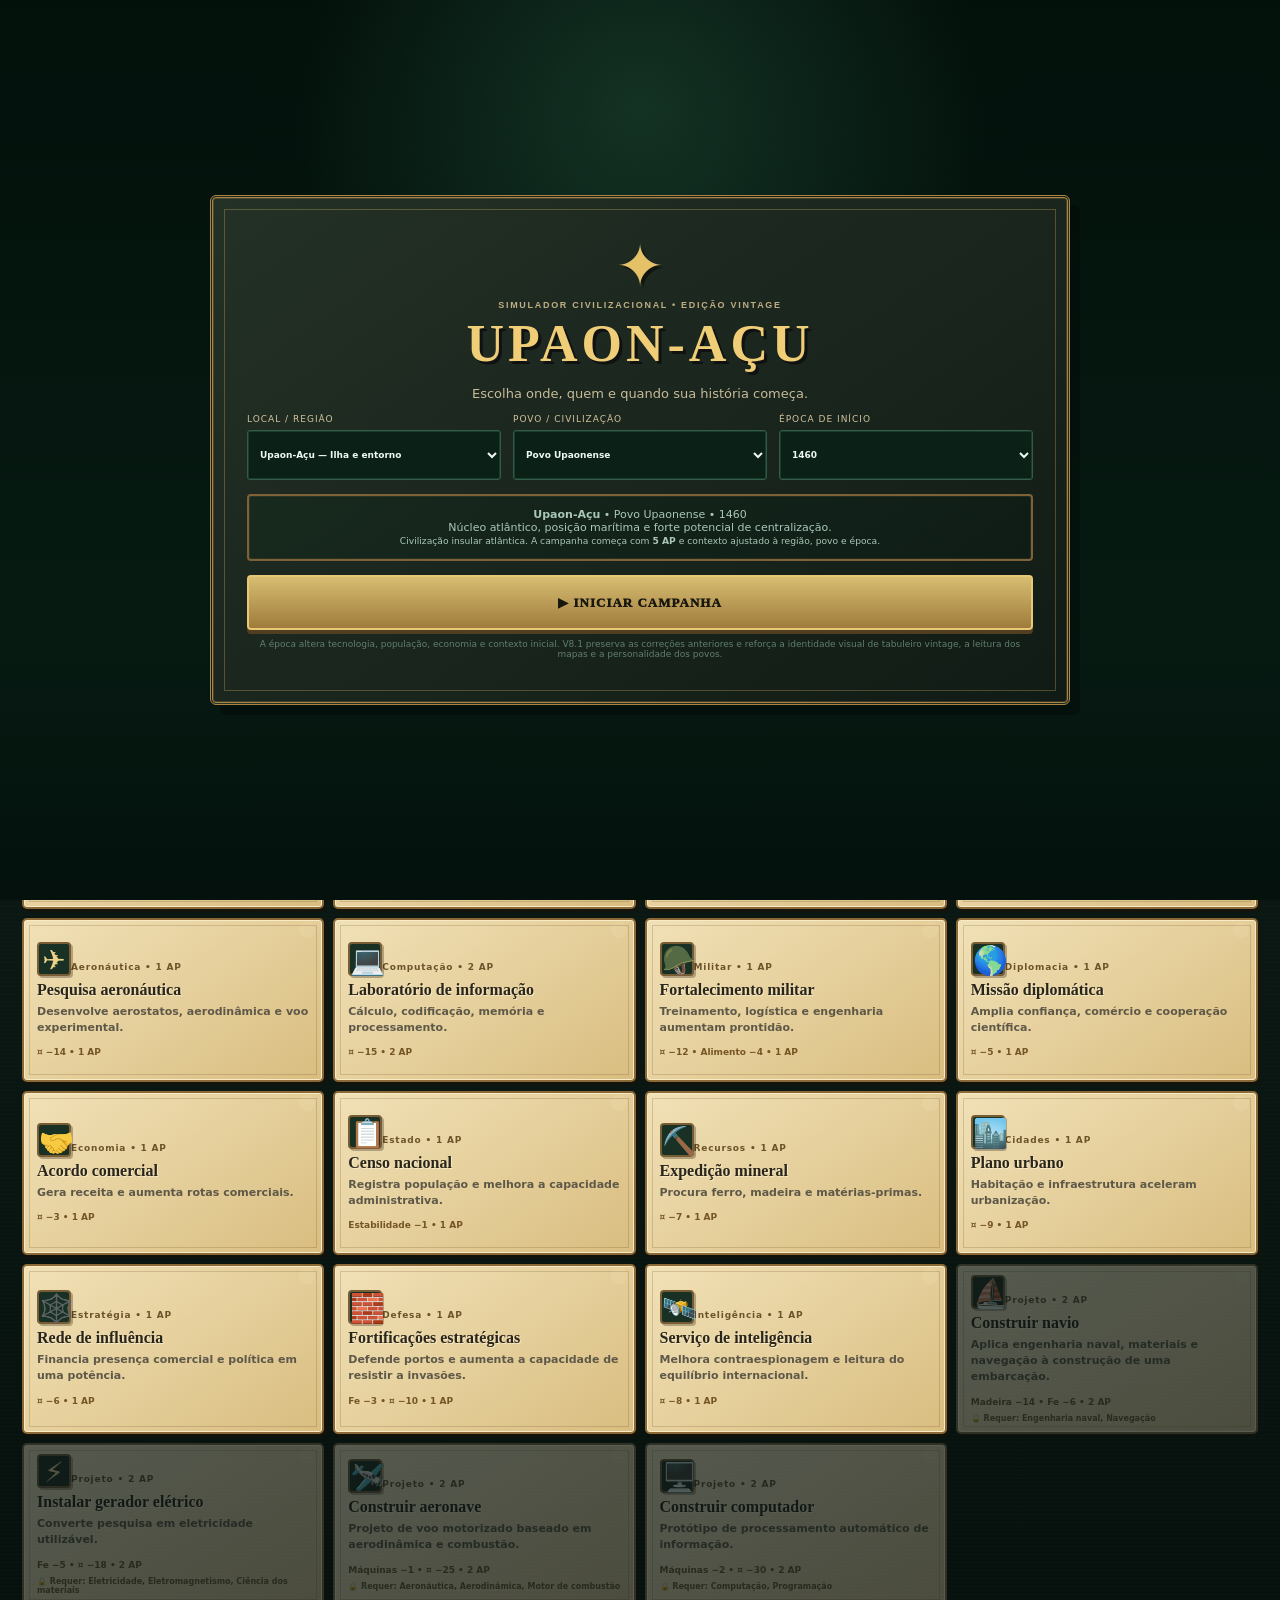
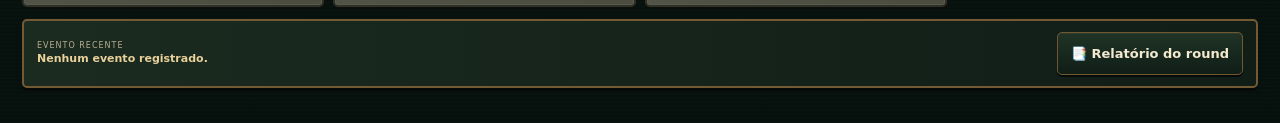
==== index.html @ e434a612 "Add files via upload" ====
<!doctype html>
<html lang="pt-BR">
<head>
<meta charset="utf-8">
<meta name="viewport" content="width=device-width,initial-scale=1,viewport-fit=cover">
<meta name="theme-color" content="#081711">
<title>Upaon-Açu V8 — Grand Strategy Vintage</title>
<link rel="stylesheet" href="style.css?v=8.0">
</head>
<body>
<div id="startScreen" class="start-screen">
 <div class="start-card">
  <div class="start-emblem pixel-seal">✦</div><div class="eyebrow">SIMULADOR CIVILIZACIONAL • EDIÇÃO VINTAGE</div>
  <h1>UPAON-AÇU</h1><p class="start-sub">Escolha onde, quem e quando sua história começa.</p><div id="startIdentity" class="start-identity"></div>
  <div class="setup-grid">
   <label>LOCAL / REGIÃO<select id="startLocation">
    <option value="upaon">Upaon-Açu — Ilha e entorno</option><option value="brasil">Brasil — território regional</option>
    <option value="amazonia">Amazônia</option><option value="nordeste">Nordeste Atlântico</option><option value="caribe">Caribe</option>
    <option value="iberia">Península Ibérica</option><option value="africa">África Ocidental</option><option value="india">Índia</option><option value="china">China</option>
   </select></label>
   <label>POVO / CIVILIZAÇÃO<select id="startPeople">
    <optgroup label="🇧🇷 Povos do Brasil"><option value="upaonense">Povo Upaonense</option><option value="tupinamba">Tupinambá</option><option value="guarani">Guarani</option><option value="marajoara">Marajoara</option><option value="macroje">Macro-Jê</option><option value="guaicuru">Guaicuru</option></optgroup>
    <optgroup label="🌍 África"><option value="africano">Reino Atlântico Africano</option><option value="sahel">Reino do Sahel</option><option value="swahili">Cidades Suaílis</option></optgroup>
    <optgroup label="🇪🇺 Europa"><option value="iberico">Reino Ibérico</option><option value="franca">Reino Franco</option><option value="inglesa">Reino Inglês</option><option value="holandesa">Províncias Neerlandesas</option></optgroup>
    <optgroup label="🌎 Américas"><option value="norteamericano">Povos da América do Norte</option><option value="asteca">Mexicas</option><option value="maia">Cidades Maias</option><option value="inca">Tawantinsuyu</option><option value="caribenho">Povos Caribenhos</option></optgroup>
    <optgroup label="🌏 Ásia"><option value="indico">Reino do Índico</option><option value="sinico">Estado Sínico</option><option value="japonesa">Japão</option><option value="persa">Reino Persa</option></optgroup>
    <optgroup label="🌊 Oceania"><option value="polinesia">Confederação Polinésia</option><option value="melanesia">Povos Melanésios</option><option value="australiano">Povos da Austrália</option></optgroup>
    <option value="custom">Povo personalizado</option>
   </select></label>
   <label>ÉPOCA DE INÍCIO<select id="startYear">
    <option>1000</option><option>1200</option><option>1300</option><option>1400</option><option value="1460" selected>1460</option><option>1500</option><option>1600</option><option>1700</option><option>1800</option><option>1900</option><option>1950</option><option>2000</option>
   </select></label>
  </div>
  <div id="startPreview" class="setup-preview"></div>
  <button id="startGame" class="start-btn">▶ INICIAR CAMPANHA</button>
  <p class="start-note">A época altera tecnologia, população, economia e contexto inicial. V8.1 preserva as correções anteriores e reforça a identidade visual de tabuleiro vintage, a leitura dos mapas e a personalidade dos povos.</p>
 </div>
</div>
<div class="app-shell">
<header class="topbar">
  <div class="brand-wrap">
    <div class="logo-mark" id="logoMark">🌴</div>
    <div><div class="brand">UPAON-AÇU</div><div class="tagline">Grand Strategy • V8 • História • Ciência • Geopolítica</div></div>
  </div>
  <div class="top-controls">
    <span class="save-state" id="saveState">● campanha local</span>
    <button id="saveBtn">💾</button><button id="loadBtn">↥</button><button id="newBtn" class="danger">＋ Nova</button>
  </div>
</header>

<section class="identity-bar" id="identityBar"><div class="identity-seal" id="identitySeal">✦</div><div><span class="eyebrow">IDENTIDADE CIVILIZACIONAL</span><strong id="identityName">Povo Upaonense</strong><small id="identityMotto">Ilha, mar e conhecimento.</small></div><div class="identity-tags" id="identityTags"></div></section>

<section class="command">
  <div class="date-block"><div class="date-label">CALENDÁRIO</div><div><span id="year">1460</span><span class="round">R<span id="round">1</span></span></div><div class="era" id="eraName">Era da Fundação</div></div>
  <div class="command-center">
    <div class="season-line"><span class="live-dot"></span> ESTADO DE UPAON-AÇU</div>
    <h1 id="headline">O nascimento de uma civilização</h1>
    <p id="statusText">Organize o Estado, desenvolva conhecimento e transforme o Atlântico.</p>
    <div class="action-meter"><span>5 PONTOS DE AÇÃO</span><div id="actionDots"></div><b id="apReadout">5 / 5</b></div>
  </div>
  <div class="advance-wrap"><button id="nextRound" class="advance">▶ <b>AVANÇAR ANO</b><small>executar decisões</small></button><button id="freeRound" class="free-btn">⏩ PASSAR SEM AÇÕES</button></div>
</section>

<section class="metrics" id="metrics"></section>

<nav class="tabs">
 <button class="tab active" data-tab="estado">🏛️ Estado</button>
 <button class="tab" data-tab="tecnologia">🔬 Tecnologia</button>
 <button class="tab" data-tab="economia">💰 Economia</button>
 <button class="tab" data-tab="mapa">🗺️ Mapa</button>
 <button class="tab" data-tab="populacao">👥 Sociedade</button>
 <button class="tab" data-tab="militar">⚔️ Estratégia</button>
 <button class="tab" data-tab="diplomacia">🤝 Diplomacia</button>
 <button class="tab" data-tab="historia">📜 História</button>
</nav>

<main>
<section id="estado" class="panel-page active">
 <div class="page-title"><div><span class="eyebrow">CENTRO DE COMANDO</span><h2>Decisões do Estado</h2><p>Você possui <b>5 pontos de ação (AP)</b> por ano. Ações complexas podem custar 2 AP; você decide quando avançar o calendário.</p></div><div class="action-counter" id="actionCount">5 AP</div></div>
 <div id="actionGrid" class="action-grid"></div>
 <div class="intel-strip"><div><span>EVENTO RECENTE</span><b id="latestEvent">Nenhum evento registrado.</b></div><button id="reportBtn">📑 Relatório do round</button></div>
</section>

<section id="tecnologia" class="panel-page">
 <div class="page-title"><div><span class="eyebrow">FRONTEIRA DO CONHECIMENTO</span><h2>Árvore tecnológica</h2><p>Avance por eras e crie especializações próprias.</p></div></div>
 <div id="civilizationProfile" class="card civ-profile"></div><div class="tech-legend"><b>CADEIA CAUSAL</b><span>Uma tecnologia só pode ser pesquisada quando o ano e os pré-requisitos estiverem cumpridos.</span><span>🔬 Pesquisa = 1 AP • custo varia conforme a tradição cultural.</span><span>🔓 Tecnologias desbloqueiam projetos reais.</span></div><div id="techTree" class="tech-tree"></div>
</section>

<section id="economia" class="panel-page">
 <div class="page-title"><div><span class="eyebrow">TESOURO NACIONAL</span><h2>Economia e recursos</h2><p>Produção, energia, comércio e orçamento sustentam o poder nacional.</p></div></div>
 <div class="resource-grid" id="resources"></div>
 <div class="two-col"><div class="card"><h3>🏭 Estrutura produtiva</h3><div id="production"></div></div><div class="card"><h3>📈 Indicadores econômicos</h3><div id="economyBars"></div></div></div>
</section>

<section id="mapa" class="panel-page">
 <div class="page-title"><div><span class="eyebrow">CARTOGRAFIA ESTRATÉGICA</span><h2>Atlas do mundo</h2><p>Explore regiões, centros de poder, rotas e teatros estratégicos.</p></div><div class="pill">ATLAS VINTAGE • CAMADAS DINÂMICAS</div></div>
 <div class="map-toolbar" aria-label="Camadas do mapa"><button class="map-mode active" data-map-mode="world">🌎 MUNDO</button><button class="map-mode" data-map-mode="atlantic">🌊 ATLÂNTICO</button><button class="map-mode" data-map-mode="political">♟ POLÍTICO</button><button class="map-mode" data-map-mode="routes">⚓ ROTAS</button><button class="map-mode" data-map-mode="resources">⛏ RECURSOS</button></div>
 <div class="map-layout">
   <div class="map-board world-map" id="mapBoard">
 <div class="map-grid"></div>
 <div class="map-frame-title"><span>ATLAS MUNDI</span><small>projeção estratégica • norte ↑</small></div><div class="map-zoom"><button id="mapZoomOut" aria-label="Diminuir mapa">−</button><b>MAPA</b><button id="mapReset" aria-label="Resetar mapa">1×</button><button id="mapZoomIn" aria-label="Aumentar mapa">+</button></div>
 <div class="map-compass">N<br><b>✦</b></div>
 <svg class="world-svg" viewBox="0 0 1000 520" role="img" aria-label="Mapa estratégico vintage do mundo">
  <defs><pattern id="paperGrid" width="40" height="40" patternUnits="userSpaceOnUse"><path d="M40 0H0V40" fill="none" stroke="#79a994" stroke-opacity=".12"/></pattern></defs>
  <rect width="1000" height="520" fill="url(#paperGrid)"/>
  <path class="land atl-focus" d="M55 108 77 67 127 49 180 62 209 94 234 137 207 166 174 150 145 178 117 162 87 180 62 151 45 128Z"/>
  <path class="land atl-focus" d="M207 188 241 202 261 238 252 279 235 318 219 365 196 405 176 377 180 337 168 300 177 263 162 230Z"/>
  <path class="land secondary" d="M424 88 459 63 506 57 550 72 573 98 547 114 511 107 483 124 447 117Z"/>
  <path class="land atl-focus" d="M493 141 534 137 563 161 576 201 559 242 548 278 526 311 504 294 491 257 470 230 457 198 469 165Z"/>
  <path class="land secondary" d="M576 103 615 89 653 101 676 124 667 151 631 152 608 173 584 155Z"/>
  <path class="land" d="M660 81 713 73 767 80 820 97 858 119 895 146 878 165 836 159 800 145 756 141 719 128 687 134Z"/>
  <path class="land" d="M749 166 791 175 825 195 847 224 832 252 800 255 775 239 750 228 735 203Z"/>
  <path class="land island" d="M866 346 913 352 943 373 935 397 903 410 871 399 849 378Z"/>
  <path class="land island" d="M898 253 920 260 932 275 918 287 897 281 890 267Z"/>
  <g class="map-graticule"><ellipse cx="500" cy="260" rx="435" ry="205" fill="none"/><ellipse cx="500" cy="260" rx="320" ry="205" fill="none"/><path d="M70 260H930M500 55V465"/></g>
 </svg>
 <div class="map-label atl">ATLÂNTICO</div><div class="map-label pac">PACÍFICO</div><div class="map-label ind">ÍNDICO</div>
 <button class="map-node world upaon selected" data-region="upaon">🌴<span>UPAON-AÇU</span><small>capital</small></button>
 <button class="map-node world brazil" data-region="brasil">🌎<span>BRASIL</span><small>continental</small></button>
 <button class="map-node world caribbean" data-region="caribe">🏝️<span>CARIBE</span><small>ilhas</small></button>
 <button class="map-node world iberia" data-region="iberia">⚓<span>IBÉRIA</span><small>europa</small></button>
 <button class="map-node world europe" data-region="europa">♜<span>EUROPA</span><small>potências</small></button>
 <button class="map-node world africa" data-region="africa">🌍<span>ÁFRICA O.</span><small>atlântico</small></button>
 <button class="map-node world maghreb" data-region="magrebe">☪<span>MAGREBE</span><small>mediterrâneo</small></button>
 <button class="map-node world india" data-region="india">◈<span>ÍNDIA</span><small>índico</small></button>
 <button class="map-node world asia" data-region="asia">🏯<span>CHINA</span><small>leste asiático</small></button>
 <div class="map-route mr1"></div><div class="map-route mr2"></div><div class="map-route mr3"></div><div class="map-route mr4"></div>
 <div class="map-legend"><span><i class="legend-dot player"></i> sua civilização</span><span><i class="legend-dot power"></i> potência</span><span><i class="legend-line"></i> rota</span><span><i class="legend-square"></i> recursos</span></div><div class="map-hint">Clique em uma região para inspecionar • use as camadas para mudar o foco</div>
</div>
</div>
<div class="card region-card" id="regionInfo"></div>
 </div>
</section>

<section id="populacao" class="panel-page">
 <div class="page-title"><div><span class="eyebrow">SOCIEDADE</span><h2>População e trabalho</h2><p>Saúde, educação e urbanização moldam a transformação social.</p></div><button id="censusBtn" class="gold-btn">📋 Realizar censo</button></div>
 <div class="two-col"><div class="card"><h3>Demografia</h3><div id="demography"></div></div><div class="card"><h3>Força de trabalho</h3><div id="workforce"></div></div></div>
 <div class="card"><h3>📊 População ao longo da campanha</h3><canvas id="chart"></canvas></div>
 <div class="card"><h3>Último censo</h3><div id="censusReport">Nenhum censo.</div></div>
</section>

<section id="militar" class="panel-page">
 <div class="page-title"><div><span class="eyebrow">PODER NACIONAL</span><h2>Estratégia e inteligência</h2><p>Ações militares são arriscadas; espionagem depende de ciência e informação.</p></div></div>
 <div id="militaryStats" class="stat-grid"></div>
 <div class="two-col">
  <div class="card operation"><h3>⚔️ Operação militar</h3><select id="attackTarget"></select><button id="attackBtn" class="danger wide">Iniciar ataque</button><p class="hint">Consome <b>2 AP</b>. Resultados dependem de força, tecnologia, logística, prontidão, alianças e acaso.</p></div>
  <div class="card operation"><h3>🕵️ Operação de inteligência</h3><select id="spyTarget"></select><button id="spyBtn" class="secondary wide">Espionar alvo</button><p class="hint">Consome 1 ação. Pode revelar capacidades ou provocar tensão se detectada.</p></div>
 </div>
 <div class="action-grid compact" id="exerciseGrid"></div>
</section>

<section id="diplomacia" class="panel-page">
 <div class="page-title"><div><span class="eyebrow">RELAÇÕES EXTERNAS</span><h2>Diplomacia</h2><p>Construa alianças, comércio e cooperação científica — ou administre rivalidades.</p></div></div>
 <div class="card diplomacy-actions"><div class="dip-target"><label for="diplomacyTarget">ALVO DIPLOMÁTICO</label><select id="diplomacyTarget" aria-label="Selecionar alvo diplomático"></select></div><h3>Tratados e relações</h3><div class="treaty-row">
<button id="tradeTreaty">🤝 Comercial <small>1 AP</small></button><button id="scienceTreaty">🔬 Científico <small>1 AP</small></button><button id="nonAggression">🕊️ Não agressão <small>1 AP</small></button>
<button id="allianceBtn" class="gold-btn">🛡️ Formar aliança <small>2 AP</small></button><button id="tradeRouteBtn">🚢 Abrir rota comercial <small>1 AP</small></button>
</div><p class="hint">Selecione o alvo no painel Estratégia. Alianças exigem confiança e boa atitude.</p></div>
<div id="diplomacyGrid" class="diplomacy-grid"></div>
</section>

<section id="historia" class="panel-page">
 <div class="page-title"><div><span class="eyebrow">MEMÓRIA NACIONAL</span><h2>História de Upaon-Açu</h2><p>Uma linha do tempo gerada pelas decisões da sua campanha.</p></div></div>
 <div id="timeline" class="timeline"></div>
</section>
</main>

<aside id="reportModal" class="modal hidden">
 <div class="modal-card"><button id="closeModal" class="close">×</button><div id="roundReport"></div></div>
</aside>
<div id="toast" class="toast"></div>
</div>
<script src="script.js?v=6.1"></script>
</body>
</html>
---- style.css ----
:root{
--bg:#06110d;--bg2:#0a1b14;--panel:#0c2018;--panel2:#10291f;--line:#254a3b;--line2:#356850;
--text:#eff9f3;--muted:#91b1a2;--green:#67e09e;--gold:#e7c46e;--red:#e06d67;--blue:#74b7df;
--shadow:0 18px 50px rgba(0,0,0,.28);--radius:16px
}
*{box-sizing:border-box}html{background:var(--bg)}body{margin:0;color:var(--text);font-family:Inter,ui-sans-serif,system-ui,-apple-system,BlinkMacSystemFont,"Segoe UI",sans-serif;background:
radial-gradient(circle at 10% 0%,#173b2c 0,#091a13 25%,transparent 45%),
radial-gradient(circle at 90% 20%,#152e25 0,transparent 34%),var(--bg);min-height:100vh}
button,select{font:inherit}button{color:var(--text);background:#11291f;border:1px solid var(--line);border-radius:11px;min-height:43px;padding:9px 13px;cursor:pointer;touch-action:manipulation}
button:hover{filter:brightness(1.12)}button:disabled{opacity:.4;cursor:not-allowed;filter:none}
.app-shell{max-width:1400px;margin:auto;padding-bottom:35px}.topbar{height:72px;display:flex;align-items:center;justify-content:space-between;padding:12px 22px;border-bottom:1px solid #173629;background:rgba(5,15,12,.82);backdrop-filter:blur(12px);position:sticky;top:0;z-index:10}
.brand-wrap{display:flex;align-items:center;gap:11px}.logo-mark{width:42px;height:42px;border-radius:12px;background:linear-gradient(135deg,#173d2c,#0c2319);display:grid;place-items:center;font-size:22px;border:1px solid var(--line)}
.brand{font-size:20px;font-weight:950;letter-spacing:1px}.tagline{font-size:10px;color:var(--muted);letter-spacing:.4px}.top-controls{display:flex;align-items:center;gap:6px}.top-controls button{min-width:43px}.save-state{font-size:10px;color:var(--muted);margin-right:5px}.danger{background:#3a1b19;border-color:#6a312d}.secondary{background:#173126}.gold-btn{background:#6d5a29;border-color:#aa8a43;color:#fff}
.command{margin:16px 22px 12px;border:1px solid var(--line);border-radius:20px;display:grid;grid-template-columns:220px 1fr 190px;gap:18px;padding:16px;background:linear-gradient(110deg,rgba(16,43,32,.96),rgba(8,25,19,.94));box-shadow:var(--shadow)}
.date-block{border-right:1px solid var(--line);padding-right:16px}.date-label,.eyebrow{font-size:9px;color:var(--muted);letter-spacing:1.5px;font-weight:800}.date-block>div:nth-child(2){font-size:42px;font-weight:950;color:var(--gold);line-height:1.05}.round{font-size:18px;color:var(--muted);margin-left:9px}.era{font-size:11px;color:var(--green);margin-top:4px}.command-center{padding:2px 0}.season-line{font-size:9px;color:var(--green);letter-spacing:1.2px;font-weight:800}.live-dot{display:inline-block;width:7px;height:7px;background:var(--green);border-radius:50%;box-shadow:0 0 12px var(--green);margin-right:5px}.command h1{font-size:22px;margin:7px 0 4px}.command p{font-size:11px;color:var(--muted);margin:0}.action-meter{margin-top:11px;display:flex;align-items:center;gap:10px;font-size:9px;color:var(--muted)}#actionDots{display:flex;gap:4px}.dot{width:25px;height:6px;border-radius:8px;background:#214737}.dot.on{background:var(--green);box-shadow:0 0 8px rgba(103,224,158,.25)}.advance{background:linear-gradient(135deg,#69e2a0,#4dbf84);border:0;color:#052116;font-weight:900;display:flex;flex-direction:column;justify-content:center;align-items:center;gap:2px;font-size:13px}.advance small{font-size:9px;font-weight:600;opacity:.7}
.metrics{display:grid;grid-template-columns:repeat(8,1fr);gap:8px;padding:0 22px 12px}.metric{background:rgba(10,29,22,.9);border:1px solid var(--line);border-radius:13px;padding:10px 11px}.metric .label{font-size:9px;color:var(--muted);letter-spacing:.7px}.metric .value{font-size:19px;font-weight:900;margin-top:2px}.metric .sub{font-size:9px;color:#67bd90}
.tabs{display:flex;gap:6px;padding:4px 22px 12px;overflow-x:auto;scrollbar-width:thin}.tab{white-space:nowrap;background:#0d2119}.tab.active{background:#234b39;border-color:#42765d;box-shadow:inset 0 -2px 0 var(--green)}
main{padding:0 22px}.panel-page{display:none}.panel-page.active{display:block}.page-title{display:flex;align-items:flex-end;justify-content:space-between;gap:15px;margin:8px 0 14px}.page-title h2{font-size:25px;margin:4px 0}.page-title p{font-size:11px;color:var(--muted);margin:0}.action-counter,.pill{padding:8px 11px;border:1px solid var(--line);border-radius:20px;color:var(--gold);font-size:10px;background:#10271e}
.action-grid{display:grid;grid-template-columns:repeat(4,1fr);gap:10px}.action{min-height:150px;text-align:left;background:linear-gradient(145deg,#10281f,#0b1d16);position:relative;overflow:hidden}.action:before{content:"";position:absolute;right:-30px;top:-35px;width:90px;height:90px;border-radius:50%;background:rgba(103,224,158,.05)}.action .icon{font-size:25px}.action .cat{font-size:9px;color:var(--green);letter-spacing:.8px;margin-top:6px}.action h3{font-size:15px;margin:5px 0}.action p{font-size:10px;color:var(--muted);line-height:1.45;margin:0 0 8px}.cost{font-size:9px;color:var(--gold)}.compact .action{min-height:110px}.intel-strip{margin-top:12px;background:#0b1e16;border:1px solid var(--line);border-radius:14px;padding:11px 13px;display:flex;align-items:center;justify-content:space-between;gap:10px}.intel-strip span{font-size:8px;color:var(--muted);display:block;letter-spacing:1px}.intel-strip b{font-size:11px}
.card{background:rgba(10,29,22,.94);border:1px solid var(--line);border-radius:var(--radius);padding:15px;margin-bottom:10px;box-shadow:0 10px 28px rgba(0,0,0,.12)}.card h3{font-size:14px;margin:0 0 12px}.two-col{display:grid;grid-template-columns:1fr 1fr;gap:10px}
.tech-tree{display:grid;grid-template-columns:repeat(3,1fr);gap:10px}.tech{padding:13px;border:1px solid var(--line);border-radius:14px;background:var(--panel)}.tech h3{margin:0;font-size:14px}.tech p{margin:4px 0 9px;font-size:10px;color:var(--muted)}.tech.locked{opacity:.48}.tech.done{border-color:#3b815f}.tech .bar{height:7px;background:#19372a;border-radius:20px;overflow:hidden}.tech .bar i{display:block;height:100%;background:linear-gradient(90deg,#4fc98a,#9be27d)}.tech small{font-size:9px;color:var(--muted)}
.resource-grid{display:grid;grid-template-columns:repeat(6,1fr);gap:9px;margin-bottom:10px}.resource{background:linear-gradient(145deg,#112b21,#0b1e16);border:1px solid var(--line);border-radius:14px;padding:12px}.resource .r-icon{font-size:20px}.resource .r-name{font-size:9px;color:var(--muted);margin-top:3px}.resource b{font-size:20px}.resource small{font-size:9px;color:var(--green)}
.bar-list{display:grid;gap:9px}.bar-row{font-size:10px}.bar-head{display:flex;justify-content:space-between}.bar{height:7px;background:#173529;border-radius:20px;margin-top:4px;overflow:hidden}.bar i{display:block;height:100%;background:var(--green);border-radius:20px}
.map-layout{display:grid;grid-template-columns:1.5fr .8fr;gap:10px}.map-board{height:510px;border:1px solid var(--line);border-radius:20px;position:relative;overflow:hidden;background:
radial-gradient(ellipse at 50% 45%,rgba(44,108,82,.23),transparent 45%),linear-gradient(145deg,#08241c,#061812)}
.map-board:before{content:"";position:absolute;inset:8% 10%;border:1px dashed rgba(103,224,158,.13);border-radius:50% 55% 45% 50%;transform:rotate(-10deg)}.ocean-label{position:absolute;top:45%;left:39%;font-size:12px;letter-spacing:5px;color:rgba(116,183,223,.22);font-weight:900}
.map-node{position:absolute;border-radius:50%;width:100px;height:100px;background:#102b20;border:1px solid #356b53;display:flex;flex-direction:column;align-items:center;justify-content:center;gap:3px;z-index:2;box-shadow:0 0 0 7px rgba(103,224,158,.02)}.map-node span{font-size:8px;letter-spacing:.7px}.map-node.selected{border-color:var(--green);box-shadow:0 0 30px rgba(103,224,158,.16)}.upaon{left:26%;top:50%}.brazil{left:12%;top:67%}.europe{right:12%;top:20%}.africa{right:18%;top:61%}.asia{right:1%;top:34%}.route{height:1px;background:linear-gradient(90deg,transparent,var(--green),transparent);position:absolute;transform-origin:left;opacity:.28}.r1{width:300px;left:34%;top:54%;transform:rotate(-25deg)}.r2{width:240px;left:32%;top:57%;transform:rotate(28deg)}.r3{width:260px;left:54%;top:59%;transform:rotate(-28deg)}
.region-card h3{font-size:18px}.region-card .big{font-size:32px;color:var(--gold);font-weight:950}.region-card .desc{font-size:11px;color:var(--muted);line-height:1.55}
.row{display:flex;justify-content:space-between;gap:10px;padding:7px 0;border-bottom:1px solid #173529;font-size:10px}.row:last-child{border-bottom:0}.muted{color:var(--muted)}
.stat-grid{display:grid;grid-template-columns:repeat(5,1fr);gap:9px;margin-bottom:10px}.stat{background:var(--panel);border:1px solid var(--line);padding:12px;border-radius:13px}.stat span{font-size:9px;color:var(--muted)}.stat b{font-size:22px;display:block}.operation select{width:100%;background:#0d241b;border:1px solid var(--line);color:var(--text);padding:11px;border-radius:10px;margin-bottom:8px}.wide{width:100%}.hint{font-size:9px;color:var(--muted);line-height:1.5}.diplomacy-grid{display:grid;grid-template-columns:repeat(3,1fr);gap:10px}.dip{background:var(--panel);border:1px solid var(--line);border-radius:15px;padding:13px}.dip h3{margin:0 0 5px}.relation{color:var(--gold);font-size:10px}.timeline{border-left:2px solid var(--line2);margin-left:12px;padding-left:18px}.event{position:relative;padding-bottom:17px}.event:before{content:"";position:absolute;left:-24px;top:4px;width:9px;height:9px;border-radius:50%;background:var(--green);box-shadow:0 0 10px rgba(103,224,158,.3)}.event .date{font-size:11px;color:var(--gold);font-weight:900}.event .txt{font-size:11px;color:#c7dbd2;margin-top:3px}
#chart{width:100%;height:260px;display:block;background:#081812;border-radius:10px}.modal{position:fixed;inset:0;background:rgba(0,0,0,.75);display:flex;align-items:center;justify-content:center;padding:15px;z-index:30}.hidden{display:none!important}.modal-card{width:min(850px,100%);max-height:90vh;overflow:auto;background:#091a13;border:1px solid #3b7659;border-radius:18px;padding:20px;position:relative;box-shadow:var(--shadow)}.close{position:absolute;right:9px;top:9px;width:40px;font-size:23px;padding:0}.report-grid{display:grid;grid-template-columns:repeat(3,1fr);gap:8px}.report-box{background:#10281f;border:1px solid var(--line);border-radius:11px;padding:10px}.report-box small{display:block;color:var(--muted);font-size:9px}.report-box b{font-size:15px}.toast{position:fixed;bottom:20px;left:50%;transform:translate(-50%,20px);opacity:0;background:#dff8e9;color:#062116;border-radius:12px;padding:10px 14px;font-size:11px;font-weight:900;z-index:40;transition:.2s}.toast.show{opacity:1;transform:translate(-50%,0)}
@media(max-width:1050px){.metrics{grid-template-columns:repeat(4,1fr)}.action-grid{grid-template-columns:repeat(2,1fr)}.tech-tree{grid-template-columns:repeat(2,1fr)}.resource-grid{grid-template-columns:repeat(3,1fr)}.diplomacy-grid{grid-template-columns:repeat(2,1fr)}}
@media(max-width:720px){.topbar{padding:10px 12px}.tagline{display:none}.save-state{display:none}.command{margin:10px 12px;grid-template-columns:1fr;gap:10px}.date-block{border-right:0;border-bottom:1px solid var(--line);padding:0 0 9px}.date-block>div:nth-child(2){font-size:34px}.advance{min-height:55px}.metrics{padding:0 12px 10px;grid-template-columns:repeat(2,1fr)}.tabs{padding:4px 12px 10px}main{padding:0 12px}.page-title{align-items:flex-start;flex-direction:column}.action-grid,.tech-tree,.two-col,.diplomacy-grid,.map-layout{grid-template-columns:1fr}.resource-grid{grid-template-columns:repeat(2,1fr)}.stat-grid{grid-template-columns:repeat(2,1fr)}.map-board{height:420px}.map-node{width:80px;height:80px}.upaon{left:23%}.brazil{left:7%}.europe{right:9%}.africa{right:17%}.asia{right:0}.report-grid{grid-template-columns:repeat(2,1fr)}}

.start-screen{position:fixed;inset:0;z-index:100;display:grid;place-items:center;padding:18px;background:radial-gradient(circle at 50% 15%,rgba(65,130,96,.25),transparent 38%),#04100b}
.start-card{width:min(780px,100%);background:linear-gradient(145deg,#0e281d,#071710);border:1px solid #3d7559;border-radius:24px;padding:30px;box-shadow:0 30px 100px #000b;text-align:center}.start-emblem{font-size:44px}.start-card h1{font-size:42px;letter-spacing:5px;color:var(--gold);margin:4px}.start-sub{color:var(--muted)}.setup-grid{display:grid;grid-template-columns:repeat(3,1fr);gap:10px;text-align:left}.setup-grid label{font-size:9px;color:var(--muted);letter-spacing:1px}.setup-grid select{display:block;width:100%;margin-top:6px;min-height:48px;background:#0b2118;color:var(--text);border:1px solid var(--line);border-radius:11px;padding:8px}.setup-preview{margin:14px 0;padding:12px;border:1px solid var(--line);border-radius:12px;background:#091a13;font-size:11px;color:#aac7b9;min-height:48px}.start-btn{width:100%;min-height:55px;background:linear-gradient(135deg,#70e5a2,#49bd80);color:#042016;border:0;font-weight:950}.start-note{font-size:9px;color:#607e70}.advance-wrap{display:flex;flex-direction:column;gap:5px}.free-btn{min-height:30px;font-size:9px;background:#172d25}.world-map{height:560px!important;background:linear-gradient(#071d2a,#061922)!important}.map-grid{position:absolute;inset:0;background:linear-gradient(rgba(116,183,223,.05) 1px,transparent 1px),linear-gradient(90deg,rgba(116,183,223,.05) 1px,transparent 1px);background-size:50px 50px}.world-svg{position:absolute;inset:20px;width:calc(100% - 40px);height:calc(100% - 40px)}.land{fill:#214e3c;stroke:#609277;stroke-width:2}.map-label{position:absolute;color:rgba(116,183,223,.28);font-size:13px;letter-spacing:4px;font-weight:900}.atl{left:39%;top:48%}.map-node.world{width:82px;height:82px;background:rgba(8,31,25,.94)}.map-node.world.upaon{left:25%;top:54%}.map-node.world.brazil{left:19%;top:69%}.map-node.world.europe{left:48%;top:23%}.map-node.world.africa{left:50%;top:53%}.map-node.world.asia{left:73%;top:28%}.map-node.world.caribbean{left:27%;top:38%}.map-route{position:absolute;height:2px;background:linear-gradient(90deg,transparent,#67e09e,transparent);opacity:.38;transform-origin:left}.mr1{width:260px;left:31%;top:57%;transform:rotate(-23deg)}.mr2{width:210px;left:31%;top:57%;transform:rotate(24deg)}.treaty-row{display:flex;gap:8px;flex-wrap:wrap}.treaty-row button{flex:1;min-width:150px}
@media(max-width:720px){.setup-grid{grid-template-columns:1fr}.start-card{padding:22px}.start-card h1{font-size:32px}.world-map{height:460px!important}.map-node.world{width:68px;height:68px}.map-node.world.upaon{left:20%;top:53%}.map-node.world.brazil{left:13%;top:69%}.map-node.world.europe{left:46%;top:22%}.map-node.world.africa{left:48%;top:52%}.map-node.world.asia{left:70%;top:28%}.map-node.world.caribbean{left:25%;top:37%}}

/* V5 — refinamentos visuais */
.action-meter{display:flex;align-items:center;gap:10px;margin-top:9px;font-size:9px;color:var(--muted)}
#actionDots{display:flex;gap:5px}
#actionDots i{display:block;width:18px;height:7px;border-radius:10px;background:#173529;border:1px solid #244c3a}
#actionDots i.on{background:#67e09e;box-shadow:0 0 9px rgba(103,224,158,.28)}
.action:disabled{opacity:.34;filter:grayscale(.4);cursor:not-allowed;transform:none}
.action{transition:transform .14s,border-color .14s,box-shadow .14s}
.action:not(:disabled):hover{transform:translateY(-2px);border-color:#4f8f6d;box-shadow:0 10px 24px rgba(0,0,0,.2)}
.diplomacy-actions{position:sticky;top:8px;z-index:4;background:linear-gradient(145deg,rgba(14,40,29,.97),rgba(7,23,16,.97));backdrop-filter:blur(10px)}
.treaty-row button{min-height:44px;position:relative}
.treaty-row button small{display:block;font-size:8px;color:var(--muted);margin-top:2px}
.map-board{box-shadow:inset 0 0 80px rgba(25,90,75,.12),0 18px 45px rgba(0,0,0,.2)}
.map-node.world{transition:transform .15s,box-shadow .15s,border-color .15s}
.map-node.world:hover{transform:scale(1.06);box-shadow:0 0 30px rgba(103,224,158,.18)}
.dip{transition:transform .15s,border-color .15s}.dip:hover{transform:translateY(-2px);border-color:#3d7659}
.metric{transition:transform .15s}.metric:hover{transform:translateY(-2px)}
@media(max-width:720px){.diplomacy-actions{position:static}.action-meter{justify-content:center}}

/* V5.1 — correções de interface, seleção inicial e cartografia */
#startScreen{position:fixed!important;inset:0!important;z-index:9999!important;display:grid!important;place-items:center!important;padding:24px!important;overflow:auto!important;isolation:isolate!important;background:radial-gradient(circle at 50% 12%,rgba(71,151,112,.24),transparent 34%),linear-gradient(180deg,#03110b,#061a12 70%,#04110c)!important}
#startScreen.hidden{display:none!important}
#startScreen .start-card{width:min(860px,100%)!important;max-height:calc(100vh - 48px);overflow:auto;position:relative;z-index:1}
#startScreen .setup-grid{grid-template-columns:repeat(3,minmax(0,1fr));align-items:start}
#startScreen .setup-grid label{display:block;min-width:0}
#startScreen .setup-grid select{appearance:auto!important;display:block!important;width:100%!important;min-width:0!important;height:50px!important;box-sizing:border-box!important;color:#eff9f3!important;background:#0b2118!important;border:1px solid #315c49!important}
#startScreen .setup-grid select:focus{outline:2px solid #67e09e;outline-offset:2px}
#startScreen .start-btn{cursor:pointer;box-shadow:0 10px 30px rgba(74,205,137,.14)}

.map-toolbar{display:flex;gap:7px;flex-wrap:wrap;margin:-2px 0 10px}
.map-mode{min-height:38px;padding:8px 12px;font-size:9px;font-weight:900;letter-spacing:.5px;background:#0c2119;border-color:#254a3b}
.map-mode.active{background:#234b39;border-color:#67e09e;box-shadow:inset 0 -2px 0 #67e09e}
.map-board{min-width:0}
.world-svg .land{fill:#2b674b!important;stroke:#72a98b!important;stroke-width:2!important;vector-effect:non-scaling-stroke}
.world-svg .land.secondary{fill:#24553f!important}
.world-svg .land.island{fill:#316f52!important}
.map-board[data-mode="atlantic"] .world-svg .land{opacity:.5}
.map-board[data-mode="atlantic"] .world-svg .land.atl-focus{opacity:1}
.map-board[data-mode="political"] .map-node.world{background:rgba(16,45,34,.98);border-color:#7db798}
.map-board[data-mode="routes"] .map-route{opacity:.9;height:3px;box-shadow:0 0 8px rgba(103,224,158,.25)}
.map-board[data-mode="routes"] .map-node.world{opacity:.72}
.map-board[data-mode="world"] .map-route{opacity:.25}
.map-label.pac{left:8%;top:43%}.map-label.ind{left:62%;top:55%}
.map-mode-note{margin:10px 0;padding:9px 10px;border:1px solid #173b2c;border-radius:10px;background:#081a13;color:#8eafa0;font-size:9px;line-height:1.45}
.map-info-head h3{margin-bottom:3px}.map-info-head .big{line-height:1.05}

.action-counter{font-size:12px;font-weight:950;letter-spacing:.4px}
#actionDots i{width:22px;height:8px}
#actionDots i.on{background:#67e09e}
.free-btn{border-color:#315c49}

@media(max-width:720px){
 #startScreen{padding:12px!important}
 #startScreen .start-card{max-height:calc(100vh - 24px);padding:20px!important}
 #startScreen .setup-grid{grid-template-columns:1fr!important}
 .map-toolbar{overflow-x:auto;flex-wrap:nowrap;padding-bottom:3px}
 .map-mode{white-space:nowrap}
 .map-label{font-size:9px}
}

/* V6.1 — identidade pixel-vintage, legibilidade e mapa interativo */
:root{
 --bg:#101713;--bg2:#1a211c;--panel:#18221c;--panel2:#222b22;--line:#8a7040;--line2:#b18b4c;
 --text:#f4ead0;--muted:#b8ae91;--green:#7fc78a;--gold:#e2b85e;--red:#c96b5d;--blue:#76a8b9;
 --paper:#d8c59a;--ink:#1d241e;--shadow:0 12px 0 rgba(0,0,0,.18),0 22px 45px rgba(0,0,0,.25);--radius:8px
}
html,body{background:#101713}
body{font-family:"Trebuchet MS",Verdana,system-ui,sans-serif;background:radial-gradient(circle at 20% 0%,#344332 0,#171e18 30%,transparent 55%),linear-gradient(#101713,#0d120f);image-rendering:auto}
body:before{content:"";position:fixed;inset:0;pointer-events:none;opacity:.07;background-image:repeating-linear-gradient(0deg,#fff 0 1px,transparent 1px 4px);mix-blend-mode:soft-light;z-index:999}
h1,h2,h3,.brand,.date-block>div:nth-child(2),.page-title h2,.map-frame-title span{font-family:Georgia,"Times New Roman",serif}
button,select{border-radius:5px;border:2px solid #6f5c38;background:linear-gradient(#263126,#171e18);box-shadow:inset 0 1px rgba(255,255,255,.06),0 2px 0 #090c09;font-weight:800}
button:hover{filter:brightness(1.12);transform:translateY(-1px)}
button:active{transform:translateY(1px);box-shadow:none}
.app-shell{max-width:1480px}
.topbar{height:76px;background:#111915;border-bottom:3px solid #755e34;box-shadow:0 4px 0 #080b09;backdrop-filter:none}
.logo-mark,.identity-seal{border-radius:4px!important;border:2px solid #a47b36!important;background:#243125!important;box-shadow:inset 0 0 0 2px #101710,0 3px 0 #080b08}
.brand{font-size:22px;letter-spacing:2px;color:#efd38c;text-shadow:2px 2px #17140d}
.tagline{color:#a9a083}
.command,.card,.metric,.action,.resource,.tech,.stat,.dip,.region-card,.start-card,.intel-strip{border-radius:6px;border:2px solid #695a3a;box-shadow:var(--shadow)}
.command{background:linear-gradient(145deg,#202a20,#141b16);border-color:#8c7040}
.date-block{border-right:2px solid #5e5136}
.date-block>div:nth-child(2){color:#edc766;text-shadow:2px 2px #272014}
.eyebrow,.date-label{font-family:Verdana,sans-serif;letter-spacing:1.6px;color:#c1b58f}
.metrics{grid-template-columns:repeat(10,1fr)}
.metric{background:linear-gradient(145deg,#222b22,#171d17);position:relative;overflow:hidden}
.metric:after{content:"";position:absolute;left:7px;right:7px;bottom:4px;height:2px;background:linear-gradient(90deg,#6f5932,transparent)}
.metric b{color:#f2d57e}
.tabs{border-bottom:2px solid #6f5c38}
.tab.active{background:#6b5630;border-color:#c0964e;box-shadow:inset 0 -3px 0 #efca6d;color:#fff5d5}
.page-title h2{font-size:27px;color:#ead49a;text-shadow:1px 2px #0b0e0b}
.action{background:linear-gradient(145deg,#283128,#181f19);border-color:#75613b;min-height:162px}
.action .icon{font-size:28px;filter:saturate(.85)}
.action .cat{color:#9fd39e}
.action h3{color:#f1dfb0}
.cost{color:#e4c16b}
.action-counter,.pill{border:2px solid #79613a;border-radius:5px;background:#252b22;color:#e4c16b}
.advance{background:linear-gradient(#a3d28c,#659b6c);color:#132116;border:2px solid #4d6f4c;box-shadow:0 3px 0 #283b29}
.free-btn{border-color:#695a3a}
.resource{background:linear-gradient(145deg,#293128,#181f18)}
.resource b{color:#efd37f}
.bar{background:#101611;border:1px solid #574b32}.bar i{background:linear-gradient(90deg,#739f69,#d3b05a)}
.tech.done{border-color:#a68749;background:#252c22}.tech.locked{filter:saturate(.65)}
.card h3{color:#ebd8a3}
.identity-bar{margin:10px 22px 12px;padding:10px 14px;display:flex;align-items:center;gap:12px;background:linear-gradient(90deg,#263126,#171d17);border:2px solid #715c37;border-radius:6px;box-shadow:var(--shadow);position:relative;overflow:hidden}
.identity-bar:before{content:"";position:absolute;right:0;top:0;bottom:0;width:38%;opacity:.16;background:repeating-linear-gradient(135deg,#d5b264 0 2px,transparent 2px 9px)}
.identity-bar[data-people="tupi"]{border-color:#7c6240}.identity-bar[data-people="africano"]{border-color:#8a6a32}.identity-bar[data-people="iberico"]{border-color:#6c7d68}.identity-bar[data-people="indico"]{border-color:#92733a}.identity-bar[data-people="sinico"]{border-color:#9a594d}
.identity-name{font-family:Georgia,serif}.identity-bar strong{display:block;color:#f0d78c;font-family:Georgia,serif;font-size:16px}.identity-bar small{color:#b8ad8c}.identity-tags{display:flex;gap:6px;margin-left:auto;flex-wrap:wrap;position:relative}.identity-tags span{font-size:8px;text-transform:uppercase;padding:5px 7px;border:1px solid #80663d;background:#1b241c;color:#d7c48d}
.map-toolbar{border:2px solid #695a3a;padding:7px;background:#151c16;border-radius:6px}.map-mode{background:#202820;border-color:#6d5a37}.map-mode.active{background:#765d30;border-color:#d3a957;color:#fff4d1;box-shadow:inset 0 -3px 0 #e0bd66}
.world-map{height:610px!important;border:3px solid #80643a!important;background:radial-gradient(circle at 50% 45%,#17455a 0,#0d3041 48%,#092432 100%)!important;box-shadow:inset 0 0 0 6px #101a18,inset 0 0 60px rgba(0,0,0,.45),0 12px 0 #080d0a,0 25px 50px rgba(0,0,0,.3)}
.world-map:after{content:"";position:absolute;inset:10px;border:1px solid rgba(220,184,103,.42);pointer-events:none;z-index:4}
.world-svg{filter:drop-shadow(2px 4px 0 rgba(0,0,0,.2));transform:scale(var(--map-scale,1));transform-origin:center;transition:transform .25s ease}
.map-board[data-zoom="1.15"] .world-svg{--map-scale:1.15}.map-board[data-zoom="1.3"] .world-svg{--map-scale:1.3}.map-board[data-zoom="1.45"] .world-svg{--map-scale:1.45}.map-board[data-zoom="1.6"] .world-svg{--map-scale:1.6}.map-board[data-zoom="0.85"] .world-svg{--map-scale:.85}.map-board[data-zoom="1"] .world-svg{--map-scale:1}
.world-svg .land{fill:#4d7a52!important;stroke:#d0b46f!important;stroke-width:1.7!important}.world-svg .land.secondary{fill:#406a48!important}.world-svg .land.island{fill:#5b8655!important}
.map-graticule ellipse,.map-graticule path{stroke:#b8d2bd!important;stroke-opacity:.16!important}
.map-node.world{background:#18241b;border:2px solid #a5874c;border-radius:4px;box-shadow:0 4px 0 #090e0a,0 0 0 2px rgba(14,20,15,.8);color:#f3e4bd}
.map-node.world span{font-family:Georgia,serif;font-size:9px}.map-node.world small{color:#bcae8c}.map-node.world.selected{border-color:#f1cc68;background:#35472f;box-shadow:0 0 0 2px #161e16,0 0 22px rgba(236,201,104,.32)}
.map-node.world:hover{transform:scale(1.08)}
.map-label{font-family:Georgia,serif;color:rgba(220,218,184,.42);text-shadow:1px 1px #0b2632}
.map-route{height:2px;background:repeating-linear-gradient(90deg,#edc461 0 6px,transparent 6px 12px);opacity:.5;box-shadow:none}.map-board[data-mode="routes"] .map-route{opacity:1;height:3px;animation:routePulse 1.6s linear infinite}
@keyframes routePulse{to{filter:brightness(1.5)}}
.map-frame-title{position:absolute;left:20px;top:18px;z-index:5;color:#e9d49b;display:flex;flex-direction:column;text-shadow:1px 2px #101713}.map-frame-title span{font-size:16px;letter-spacing:1px}.map-frame-title small{font-size:8px;color:#b7ab88}
.map-zoom{position:absolute;right:22px;top:16px;z-index:7;display:flex;align-items:center;gap:4px;background:#111b16;border:2px solid #79613b;padding:3px;border-radius:4px}.map-zoom b{font-size:8px;color:#bcae8c;padding:0 4px}.map-zoom button{min-height:28px;min-width:30px;padding:2px;border:1px solid #7b633b}
.map-legend{left:20px;right:20px;bottom:16px;z-index:6;background:rgba(13,24,20,.9);border:1px solid #7b633b;border-radius:4px;padding:7px;display:flex;gap:12px;flex-wrap:wrap}.map-legend span{font-size:8px;color:#d5c8a2}.legend-square{display:inline-block;width:9px;height:9px;background:#d1ad55;margin-right:4px}
.map-hint{position:absolute;right:20px;bottom:56px;z-index:6;font-size:8px;color:#a9bcae;background:rgba(8,19,16,.7);padding:5px 7px;border-radius:3px}
.region-card{background:linear-gradient(145deg,#272d24,#181e18);position:relative}.region-seal{font-size:23px;padding:8px 0;border-top:1px solid #5e5034;border-bottom:1px solid #5e5034;margin:9px 0;color:#e2c16c;letter-spacing:5px}.map-facts{display:grid;grid-template-columns:1fr 1fr;gap:6px;margin:9px 0}.map-facts>div{padding:8px;border:1px solid #5e5034;background:#1b221a}.map-facts span{display:block;color:#a89d7e;font-size:8px}.map-facts b{display:block;color:#e5cf91;margin-top:3px;font-size:11px}.map-actions{display:grid;gap:6px;margin-top:10px}.map-actions>b{font-size:8px;letter-spacing:1px;color:#c4b58e}.map-action{display:flex;justify-content:space-between;align-items:center;text-align:left}.map-action small{color:#e3bf65}
.start-screen{background:radial-gradient(circle at 50% 20%,rgba(160,128,67,.16),transparent 32%),#0d120e!important}.start-card{background:linear-gradient(145deg,#293127,#151b16)!important;border-color:#8a6c3d!important;border-radius:7px!important}.start-card h1{color:#e8c875;text-shadow:2px 2px #17140d}.start-emblem{font-size:50px;color:#e5c168}.setup-preview{background:#171f18;border-color:#6e5b39}.start-btn{background:linear-gradient(#d7bd72,#9f7b3b)!important;color:#17170e!important;border:2px solid #e7c875!important;box-shadow:0 4px 0 #513d20!important}
.toast{border:2px solid #8c7040;border-radius:4px;background:#ead8a5;color:#1b2119;box-shadow:0 5px 0 #10130f}
.modal-card{background:#1b241c;border:2px solid #876d3e;border-radius:6px}
@media(max-width:1050px){.metrics{grid-template-columns:repeat(5,1fr)}}
@media(max-width:720px){.metrics{grid-template-columns:repeat(2,1fr)}.identity-bar{margin:8px 12px;align-items:flex-start}.identity-tags{margin-left:0}.map-hint{display:none}.map-zoom{right:14px}.map-frame-title{left:14px}.world-map{height:500px!important}.map-legend{left:12px;right:12px;bottom:12px}.map-facts{grid-template-columns:1fr 1fr}.map-node.world{width:70px;height:70px}.start-card h1{font-size:34px}}

/* V7 — história, povos e causalidade tecnológica */
.civ-profile{display:grid;grid-template-columns:auto 1fr auto;gap:14px;align-items:center;background:linear-gradient(145deg,#172c20,#0b1b14);border-color:#80653b}.civ-badge{padding:12px 15px;border:2px solid #b28d4b;background:#10241a;color:#e8cf91;font-family:Georgia,serif;font-weight:900;letter-spacing:.8px}.civ-profile small{display:block;color:var(--muted);margin-top:4px;font-size:9px}.trait-list{display:flex;gap:6px;flex-wrap:wrap;margin-top:8px}.trait-list span{font-size:9px;padding:5px 7px;border:1px solid #5e5034;background:#111f17;color:#d7c48e;border-radius:4px}.research-points{text-align:center;border-left:1px solid #5e5034;padding-left:14px;color:var(--muted);font-size:9px}.research-points b{display:block;color:var(--gold);font-size:22px}.tech-legend{display:flex;gap:10px;flex-wrap:wrap;margin:0 0 12px;padding:10px;border:1px solid #5e5034;background:#101e17;color:#bcae8c;font-size:9px}.tech-legend b{color:#e7c46e}.tech-era{margin-bottom:15px}.tech-era-head{display:flex;justify-content:space-between;align-items:center;margin-bottom:7px;padding:7px 9px;border-bottom:1px solid #5e5034;color:#e3cb8e;font-family:Georgia,serif}.tech-era-head small{color:var(--muted);font:9px system-ui}.tech-lane{display:grid;grid-template-columns:repeat(3,1fr);gap:9px}.tech{position:relative;min-height:205px;padding:12px;background:linear-gradient(145deg,#17261c,#0c1b14);border:1px solid #5d543e;border-radius:5px;box-shadow:inset 0 0 0 1px rgba(231,196,110,.04)}.tech.done{border-color:#658d62}.tech.locked{filter:saturate(.45);opacity:.62}.tech-icon{position:absolute;right:10px;top:9px;color:#d6b65e;font-size:12px}.tech h3{font-family:Georgia,serif;color:#ecd69b;padding-right:20px}.tech p{min-height:34px}.tech-chain{display:flex;gap:6px;align-items:center;margin:7px 0;font-size:8px}.tech-chain span{padding:3px 5px;background:#2b2518;color:#e8c970}.tech-chain b{color:#9fb3a6;font-weight:500}.research-btn{width:100%;min-height:31px;margin-top:8px;padding:5px;font-size:8px;background:#31563d;border-color:#6f965f}.unlock{margin-top:7px;padding-top:6px;border-top:1px dashed #4d513b;color:#a9bfae;font-size:8px;line-height:1.35}.lock-note{display:block;margin-top:6px;color:#c9aa64;font-size:8px}.start-card select optgroup{color:#e7c46e;font-weight:900}.start-card option{color:#eff9f3}.identity-bar[data-people="tupinamba"],.identity-bar[data-people="guarani"],.identity-bar[data-people="marajoara"],.identity-bar[data-people="macroje"],.identity-bar[data-people="guaicuru"]{border-color:#75623b}.identity-bar[data-people="sinico"]{border-color:#9d5d42}.identity-bar[data-people="japonesa"]{border-color:#875d68}.identity-bar[data-people="polinesia"],.identity-bar[data-people="melanesia"]{border-color:#47758b}
@media(max-width:1050px){.tech-lane{grid-template-columns:repeat(2,1fr)}.civ-profile{grid-template-columns:1fr 1fr}.research-points{border-left:0;border-top:1px solid #5e5034;padding:8px 0 0}}
@media(max-width:720px){.tech-lane{grid-template-columns:1fr}.civ-profile{grid-template-columns:1fr}.research-points{text-align:left}.tech{min-height:0}.tech-legend{display:grid}}

/* =========================================================
   V8 — DIREÇÃO DE ARTE: TABULEIRO VINTAGE / PIXEL-INDIE
   Camada visual sobre a V7; não altera a lógica do jogo.
   ========================================================= */
:root{
  --ink:#182019;
  --paper:#ead9ad;
  --paper-hi:#f5e8c4;
  --paper-lo:#c8aa70;
  --wood:#342617;
  --bronze:#a77b36;
  --bronze-hi:#e0bd68;
  --navy:#071b24;
  --navy2:#0b2b37;
  --pixel-shadow:3px 3px 0 rgba(24,18,10,.65);
}

html{background:#08130f}
body{
  color:#f3e7c4;
  background:
    radial-gradient(circle at 50% -10%,rgba(218,183,99,.12),transparent 28%),
    repeating-linear-gradient(0deg,rgba(255,255,255,.012) 0 1px,transparent 1px 4px),
    linear-gradient(180deg,#071914 0%,#0a1712 55%,#06100d 100%);
}
body:before{
  content:"";position:fixed;inset:0;pointer-events:none;z-index:999;
  opacity:.055;
  background-image:radial-gradient(#f2dfac 0.7px,transparent .8px);
  background-size:7px 7px;
  mix-blend-mode:screen;
}
button{border-radius:5px;border:1px solid #72582f;background:linear-gradient(#203326,#101e17);box-shadow:inset 0 1px rgba(255,255,255,.05),0 2px 0 #050b08;}
button:hover{filter:brightness(1.14);transform:translateY(-1px)}
button:active{transform:translateY(1px);box-shadow:none}

.app-shell{max-width:1500px}
.topbar{
  height:76px;padding:10px 22px;
  background:linear-gradient(180deg,#081d27,#06151c);
  border-bottom:3px double #9a7435;
  box-shadow:0 5px 0 rgba(0,0,0,.25),inset 0 -1px #e0bd68;
}
.topbar:after{content:"";position:absolute;left:0;right:0;bottom:-7px;height:2px;background:repeating-linear-gradient(90deg,#a77b36 0 18px,transparent 18px 27px);opacity:.55}
.logo-mark{width:48px;height:48px;border-radius:4px;background:linear-gradient(145deg,#1c4630,#0a2017);border:2px solid #a77b36;box-shadow:var(--pixel-shadow);font-size:25px}
.brand{font-family:Georgia,"Times New Roman",serif;font-size:23px;color:#f3d58a;text-shadow:2px 2px #0a0d0a;letter-spacing:1.5px}
.tagline{font-size:9px;color:#b7aa89;letter-spacing:1px;text-transform:uppercase}
.save-state{font-size:9px;color:#bcae89}
.top-controls button{min-width:44px}

.identity-bar{
  margin:12px 22px 10px;padding:9px 14px;
  background:
    linear-gradient(90deg,rgba(67,50,27,.92),rgba(28,35,25,.95) 58%,rgba(7,28,23,.96)),
    repeating-linear-gradient(135deg,rgba(255,255,255,.025) 0 2px,transparent 2px 8px);
  border:2px solid #94713a;border-radius:5px;
  box-shadow:var(--pixel-shadow),inset 0 0 0 1px rgba(239,205,123,.16);
}
.identity-bar:after{content:"";position:absolute;left:10px;right:10px;bottom:4px;height:1px;background:linear-gradient(90deg,transparent,#c69b50,transparent);opacity:.45}
.identity-seal{width:45px;height:45px;display:grid;place-items:center;border:2px solid #c59a50;background:#10261b;box-shadow:inset 0 0 0 2px #192f23;font-size:24px;color:#e8c66e}
.identity-bar strong{font-size:17px;text-shadow:1px 1px #111}
.identity-bar small{font-size:9px;font-style:italic}
.identity-tags span{border-color:#87693b;background:#121f18;box-shadow:inset 0 0 0 1px rgba(255,255,255,.03)}

.command{
  margin:14px 22px 12px;border-radius:6px;padding:14px 16px;
  background:
    linear-gradient(90deg,rgba(58,46,28,.97),rgba(37,42,31,.96) 50%,rgba(21,31,24,.98)),
    repeating-linear-gradient(0deg,rgba(255,255,255,.025) 0 1px,transparent 1px 4px);
  border:2px solid #8f6b37;
  box-shadow:var(--pixel-shadow),inset 0 0 0 1px rgba(239,202,119,.18);
  position:relative;overflow:hidden;
}
.command:before,.page-title:before{
  content:"✦";position:absolute;left:7px;top:4px;color:#d7ae58;font-size:10px;opacity:.7
}
.date-block{border-right:1px solid #705831}
.date-block>div:nth-child(2){font-family:Georgia,serif;text-shadow:2px 2px #16120a}
.command h1{font-family:Georgia,"Times New Roman",serif;color:#f0d89c;text-shadow:2px 2px #121610}
.season-line{color:#79d59c}
.action-meter{color:#c0b18e}
.dot{width:28px;height:8px;border-radius:2px;background:#27372b;border:1px solid #536246}
.dot.on{background:linear-gradient(90deg,#72cf8e,#c5b05f);box-shadow:0 0 0 1px #1a2b20,0 0 10px rgba(197,176,95,.18)}
.advance{border:2px solid #d0aa5c;background:linear-gradient(#d9c07a,#9e7939);color:#17170e;box-shadow:0 3px 0 #4c3820,inset 0 1px #f3e0a4}
.free-btn{background:linear-gradient(#263b2e,#15241c);border-color:#765b31}

.metrics{gap:7px}
.metric{
  min-height:67px;padding:9px 10px;border-radius:5px;
  background:linear-gradient(145deg,#17261d,#0d1a14);
  border:1px solid #715934;box-shadow:inset 0 0 0 1px rgba(227,190,101,.05),0 2px 0 #050b08;
  position:relative;overflow:hidden;
}
.metric:after{content:"";position:absolute;right:-18px;bottom:-25px;width:60px;height:60px;border:1px solid rgba(214,181,95,.13);transform:rotate(45deg)}
.metric .label{color:#bdb18f;font-size:8px;text-transform:uppercase}
.metric .value{font-family:Georgia,serif;color:#f1d58b;font-size:19px;text-shadow:1px 1px #10140f}
.metric .sub{color:#77c88d}

.tabs{gap:5px;border-top:1px solid #4b3d28;border-bottom:1px solid #4b3d28;padding-top:7px;background:linear-gradient(#0d1a15,#09140f)}
.tab{border-radius:4px;background:#10231a;border-color:#66502e;font-size:10px;box-shadow:0 2px 0 #050b08}
.tab.active{background:linear-gradient(#735a2e,#49381e);border-color:#c49b4f;color:#fff0c7;box-shadow:inset 0 -3px 0 #e2bd67,0 2px 0 #080b08}

main{padding:0 22px}
.page-title{
  position:relative;padding:10px 14px 11px 18px;margin:9px 0 12px;
  background:linear-gradient(90deg,#2a2a20,#1a231b 65%,#122019);
  border:1px solid #765a31;border-left:3px solid #b38a45;border-radius:4px;
  box-shadow:inset 0 0 0 1px rgba(236,199,113,.05),0 3px 0 #050a08;
}
.page-title h2{font-family:Georgia,serif;color:#f0d49a;text-shadow:2px 2px #111;margin:3px 0}
.page-title p{color:#b8ac8c}
.action-counter,.pill{border-radius:4px;background:#332919;border-color:#9a753d;color:#e5c573;box-shadow:inset 0 0 0 1px rgba(255,255,255,.04)}

.action-grid{gap:9px}
.action{
  min-height:164px;border-radius:5px;text-align:left;
  background:linear-gradient(145deg,#f1e1b7,#d9bd80);
  border:2px solid #8b6936;color:#28261d;
  box-shadow:var(--pixel-shadow),inset 0 0 0 1px #f8eac5;
}
.action:after{content:"";position:absolute;inset:5px;border:1px solid rgba(104,75,33,.22);pointer-events:none}
.action:before{background:radial-gradient(circle,#fff4cf 0 12%,transparent 13% 100%);opacity:.12}
.action .icon{display:inline-grid;place-items:center;width:34px;height:34px;border:2px solid #7d5b2c;background:#153223;color:#f1d17b;border-radius:4px;box-shadow:2px 2px 0 rgba(40,29,14,.3)}
.action .cat{color:#6d532b;font-weight:900}
.action h3{font-family:Georgia,serif;color:#29251b;text-shadow:1px 1px #f6e9c5}
.action p{color:#5e5848}
.cost{color:#765525;font-weight:900}
.action:hover{background:linear-gradient(145deg,#f8e9c3,#e0c78d);border-color:#c0974e}
.compact .action{min-height:118px}

.card,.resource,.stat,.row-card,.civ-profile{
  border-radius:5px;border:2px solid #826238;
  background:linear-gradient(145deg,#eee0ba,#d4b97d);
  color:#29271f;box-shadow:var(--pixel-shadow),inset 0 0 0 1px rgba(255,249,220,.55);
}
.card h3,.resource .r-name,.stat .label{color:#5d4b2d}
.card h3{font-family:Georgia,serif}
.muted,.card .muted{color:#716b58}
.row{border-bottom-color:#b69a62;color:#332f25}

.resource b,.resource small{color:#433821}
.resource .r-icon{display:inline-grid;place-items:center;width:31px;height:31px;border:1px solid #806037;background:#183122;color:#f0cf76;border-radius:3px}
.bar{background:#75684d;border:1px solid #4d432f;border-radius:2px}.bar i{background:linear-gradient(90deg,#4d8057,#d0aa55)}

.intel-strip{border-radius:5px;background:linear-gradient(90deg,#1b2b20,#111d17);border:2px solid #745a32;box-shadow:0 3px 0 #050a08}
.intel-strip b{color:#e8d19a}

/* Tecnologia: aspecto de cartas de um tabuleiro */
.civ-profile{color:#30291d;background:linear-gradient(145deg,#efe0b9,#cfb275)}
.civ-badge{background:#173323;border-color:#9e783e;color:#f0d27e;box-shadow:3px 3px 0 rgba(41,28,12,.25)}
.civ-profile small{color:#665b46}
.trait-list span{background:#dfc895;border-color:#8d6a36;color:#4e4029;border-radius:3px}
.research-points{border-left-color:#aa8e58;color:#6b5b40}.research-points b{color:#785621}
.tech-legend{border:2px solid #826238;background:#18291f;color:#c5b994;border-radius:4px}
.tech-era-head{border-bottom-color:#87683b;color:#e7cb8c}
.tech{
  min-height:220px;border:2px solid #80623a;border-radius:5px;
  background:linear-gradient(145deg,#eee0b9,#d1b477);color:#2c281e;
  box-shadow:var(--pixel-shadow),inset 0 0 0 1px #f7ebca;
}
.tech h3{color:#33291a;text-shadow:1px 1px #f8e9bf}
.tech p{color:#665d4a}
.tech-chain span{background:#3b2c18;color:#efd07a;border-radius:2px}
.tech-chain b{color:#625943}
.tech.done{border-color:#668a58;background:linear-gradient(145deg,#e8e0b8,#bfd18e)}
.tech.locked{opacity:.52;filter:grayscale(.3)}
.research-btn{background:linear-gradient(#416b4c,#294833);border-color:#6f8e58;color:#f0e2b7}
.unlock{color:#536149;border-top-color:#92764a}.lock-note{color:#73582c}

/* MAPA — mais próximo de um atlas físico de tabuleiro */
.map-toolbar{border:2px solid #826238;border-radius:5px;background:#16251c;box-shadow:0 3px 0 #050a08}
.map-mode{border-radius:3px;background:#10231a}.map-mode.active{background:linear-gradient(#806332,#4e3b20);border-color:#d1a958;box-shadow:inset 0 -3px 0 #e4c270,0 2px 0 #070a08}
.world-map{
  height:640px!important;border-radius:5px!important;border:4px double #b08a48!important;
  background:
    radial-gradient(ellipse at 50% 45%,rgba(38,117,113,.35),transparent 47%),
    repeating-linear-gradient(0deg,rgba(255,255,255,.025) 0 1px,transparent 1px 5px),
    linear-gradient(150deg,#0b3a49,#082a38 55%,#061e29)!important;
  box-shadow:inset 0 0 0 7px #09161a,inset 0 0 0 9px #765a32,inset 0 0 70px rgba(0,0,0,.5),0 5px 0 #050908,0 18px 35px rgba(0,0,0,.28)
}
.world-map:before{inset:7% 8%;border:1px dashed rgba(235,203,126,.23);box-shadow:0 0 0 14px rgba(11,45,55,.2)}
.world-map:after{inset:13px;border:1px solid rgba(232,196,111,.5)}
.world-svg{filter:drop-shadow(3px 5px 0 rgba(0,0,0,.35)) saturate(1.08)}
.world-svg .land{fill:#5e8a5a!important;stroke:#dfbd70!important;stroke-width:2!important}
.world-svg .land.secondary{fill:#4f7a55!important}.world-svg .land.island{fill:#6f965c!important}
.map-frame-title{left:24px;top:22px;color:#f0d69a}.map-frame-title span{font-family:Georgia,serif;font-size:18px;letter-spacing:2px;text-shadow:2px 2px #09161a}.map-frame-title small{font-size:8px;color:#c8bc96}
.map-zoom{right:25px;top:19px;border:2px solid #a27a3c;border-radius:4px;background:#0d1d19;box-shadow:2px 2px 0 #07100d}.map-zoom button{border-color:#8b6a38;border-radius:2px}
.map-label{font-family:Georgia,serif;letter-spacing:1.5px;color:rgba(241,222,170,.58);text-shadow:2px 2px #08242e}
.map-node.world{width:104px;height:88px;border-radius:5px;background:linear-gradient(#203528,#10251b);border:2px solid #b48b47;box-shadow:4px 4px 0 #06100c,0 0 0 1px #e0bd6b;color:#f3dfaa}
.map-node.world span{font-family:Georgia,serif;font-size:10px;color:#f4dda5;text-shadow:1px 1px #111}.map-node.world small{color:#c1b38d;font-size:8px}
.map-node.world.selected{background:linear-gradient(#536a3f,#2b4a32);border-color:#f0cc68;box-shadow:0 0 0 2px #0c1711,0 0 24px rgba(239,202,104,.32),4px 4px 0 #06100c}
.map-node.world:hover{transform:translateY(-2px) scale(1.05)}
.map-route{background:repeating-linear-gradient(90deg,#f1c85d 0 7px,transparent 7px 14px);height:2px;filter:drop-shadow(0 0 2px rgba(244,201,91,.4))}
.map-board[data-mode="routes"] .map-route{height:4px}
.map-legend{background:rgba(9,25,22,.92);border:2px solid #8b6838;border-radius:4px;box-shadow:2px 2px 0 #06100c}
.map-hint{background:rgba(6,20,18,.88);border:1px solid #725832;color:#d2c6a3}
.region-card{background:linear-gradient(145deg,#eee0ba,#cfb477);color:#30291d;border:2px solid #836238;border-radius:5px;box-shadow:var(--pixel-shadow),inset 0 0 0 1px #f9edc9}
.region-card h3{font-family:Georgia,serif;color:#33291c}.region-card .big{color:#785724;text-shadow:1px 1px #f5e3b8}.region-card .desc{color:#665c47}
.region-seal{border-color:#ad8d58;color:#735728}.map-facts>div{background:#dfc893;border-color:#947345}.map-facts span{color:#6c614b}.map-facts b{color:#413723}.map-action{background:#1a3022!important;color:#ead39b!important;border-color:#8b6b39!important}

/* Tela inicial: capa de livro/jogo de tabuleiro */
.start-screen{
  background:
    radial-gradient(circle at 50% 20%,rgba(221,179,83,.22),transparent 30%),
    repeating-linear-gradient(0deg,rgba(255,255,255,.018) 0 1px,transparent 1px 5px),
    #08140f!important;
}
.start-card{
  max-width:1040px!important;padding:34px!important;
  background:linear-gradient(145deg,#243126,#111b15)!important;
  border:3px double #ad8341!important;border-radius:6px!important;
  box-shadow:10px 10px 0 rgba(0,0,0,.3),inset 0 0 0 1px rgba(246,211,128,.16)!important;
  position:relative;overflow:hidden
}
.start-card:before{content:"";position:absolute;inset:11px;border:1px solid rgba(220,184,99,.3);pointer-events:none}
.start-card h1{font-family:Georgia,serif;font-size:52px!important;letter-spacing:4px;color:#f0ce78;text-shadow:3px 3px #111!important}
.start-emblem{font-size:58px!important;text-shadow:3px 3px #10150f}
.start-sub{color:#c7bb98!important}
.setup-grid{gap:12px!important}
.start-card label{font-size:9px;color:#d2c39e;letter-spacing:1px}
.start-card select{border:2px solid #806239;border-radius:3px;background:#0f2118;color:#ead59d;box-shadow:inset 0 0 0 1px #1c3b2a}
.setup-preview{background:linear-gradient(145deg,#18291e,#0e1c15)!important;border:2px solid #7f6138!important;border-radius:4px!important;box-shadow:inset 0 0 0 1px rgba(240,205,126,.08)}
.start-btn{border-radius:4px!important;font-family:Georgia,serif;letter-spacing:1px}

.toast{border:2px solid #8d6b37;border-radius:4px;background:#ead8a5;color:#272318;box-shadow:4px 4px 0 #0a0d09}
.modal-card{background:linear-gradient(145deg,#eee0b9,#ceb274);color:#2b281e;border:3px double #8a6735;border-radius:5px;box-shadow:8px 8px 0 rgba(0,0,0,.3)}

/* Pequenos detalhes de acabamento */
.eyebrow{color:#bfae83;letter-spacing:1.7px}
::-webkit-scrollbar{width:9px;height:9px}::-webkit-scrollbar-track{background:#08130f}::-webkit-scrollbar-thumb{background:#69512d;border:2px solid #08130f;border-radius:2px}

@media(max-width:1050px){
  .command{grid-template-columns:180px 1fr 170px}
  .action-grid{grid-template-columns:repeat(3,1fr)}
  .world-map{height:590px!important}
}
@media(max-width:720px){
  .topbar{height:auto;min-height:70px;padding:9px 12px}.brand{font-size:18px}.tagline{font-size:8px}.save-state{display:none}
  .identity-bar{margin:8px 12px}.command{margin:9px 12px;grid-template-columns:1fr;gap:9px}.date-block{border-right:0;border-bottom:1px solid #705831;padding-bottom:8px}
  main{padding:0 12px}.metrics{padding:0 12px 9px}.tabs{padding-left:12px;padding-right:12px}
  .page-title{align-items:flex-start;flex-direction:column}.action-grid{grid-template-columns:1fr 1fr}.action{min-height:150px}
  .world-map{height:510px!important}.map-node.world{width:76px;height:68px}.map-node.world span{font-size:8px}.map-node.world small{font-size:7px}
  .start-card{padding:24px 17px!important}.start-card h1{font-size:37px!important}
}
@media(max-width:480px){.action-grid{grid-template-columns:1fr}.metrics{grid-template-columns:repeat(2,1fr)}.identity-tags{gap:4px}.identity-tags span{font-size:7px;padding:4px 5px}}


/* V8.1 — Atlas, legibilidade e responsividade */
.map-board{min-height:520px;border-radius:10px;background:
 radial-gradient(ellipse at 50% 45%,rgba(41,106,133,.22),transparent 50%),
 linear-gradient(180deg,#082b3a 0%,#062330 100%);}
.map-board::after{content:"ATLAS MUNDI";position:absolute;left:18px;bottom:14px;font-family:Georgia,serif;font-size:11px;letter-spacing:3px;color:rgba(235,210,147,.42);pointer-events:none;}
.world-svg{filter:drop-shadow(0 2px 0 rgba(0,0,0,.35));}
.land{fill:#426f50;stroke:#c8a85b;stroke-width:2.2;vector-effect:non-scaling-stroke;}
.land.secondary{fill:#587b55;}
.land.atl-focus{fill:#527f59;}
.land.island{fill:#66865c;}
.map-graticule{stroke:#8ab0a8!important;stroke-opacity:.18!important;}
.map-label{font-family:Georgia,serif;text-shadow:1px 1px 0 #05202b;letter-spacing:3px;}
.map-node.world{width:94px;height:78px;border-radius:6px;background:linear-gradient(180deg,#20382b,#0d2119);border:2px solid #b99451;box-shadow:4px 4px 0 #06100c,0 0 0 1px rgba(240,204,111,.35);}
.map-node.world span{font-size:10px;line-height:1.15;}
.map-node.world small{font-size:8px;}
.map-node.world:hover{transform:translateY(-3px) scale(1.04);}
.map-node.world.selected{background:linear-gradient(180deg,#5a7045,#2b4830);}
/* Coordenadas cartográficas corrigidas */
.map-node.world.upaon{left:25%;top:55%;}
.map-node.world.brazil{left:18%;top:69%;}
.map-node.world.caribbean{left:25%;top:39%;}
.map-node.world.iberia{left:51%;top:24%;}
.map-node.world.europe{left:48%;top:18%;}
.map-node.world.maghreb{left:52%;top:35%;}
.map-node.world.africa{left:50%;top:54%;}
.map-node.world.india{left:66%;top:42%;}
.map-node.world.asia{left:73%;top:29%;}
.map-route{height:3px;background:repeating-linear-gradient(90deg,#e0bd61 0 8px,transparent 8px 14px);opacity:.58;box-shadow:0 0 4px rgba(224,189,97,.2);}
.map-board[data-mode="routes"] .map-route{opacity:1;height:4px;}
.map-board[data-mode="political"] .land{fill:#4e7454;}
.map-board[data-mode="resources"] .land{fill:#526d47;}
.map-legend{background:rgba(5,22,28,.78);border:1px solid #806638;border-radius:4px;padding:7px 9px;backdrop-filter:blur(2px);}
.dip-target{display:flex;align-items:center;gap:10px;margin-bottom:10px;padding:9px 10px;background:rgba(19,47,35,.65);border:1px solid var(--line);border-radius:8px;}
.dip-target label{font-size:9px;color:var(--gold);letter-spacing:1px;font-weight:800;white-space:nowrap;}
.dip-target select{flex:1;min-height:38px;background:#0b2118;color:var(--text);border:1px solid var(--line);border-radius:6px;padding:7px 9px;}
@media(min-width:1051px){body{font-size:13px}.brand{font-size:22px}.metric .value{font-size:21px}.metric .label{font-size:10px}.tab{font-size:11px}.action h3{font-size:16px}.action p{font-size:11px}.map-board{height:590px!important}.map-node.world{width:106px;height:86px}.map-node.world span{font-size:11px}.map-node.world small{font-size:9px}.page-title h2{font-size:28px;}.dip h3{font-size:15px}.row{font-size:11px;}}
@media(min-width:721px) and (max-width:1050px){.map-board{height:540px!important}.map-node.world{width:90px;height:76px}.map-node.world span{font-size:9px}.metric .value{font-size:20px}.page-title h2{font-size:26px;}}
@media(max-width:720px){.map-board{height:480px!important;min-height:0}.map-node.world{width:72px;height:64px}.map-node.world span{font-size:8px}.map-node.world small{font-size:7px}.map-node.world.upaon{left:20%;top:53%}.map-node.world.brazil{left:11%;top:69%}.map-node.world.caribbean{left:22%;top:37%}.map-node.world.iberia{left:48%;top:25%}.map-node.world.europe{left:45%;top:18%}.map-node.world.maghreb{left:51%;top:34%}.map-node.world.africa{left:47%;top:53%}.map-node.world.india{left:64%;top:43%}.map-node.world.asia{left:71%;top:29%}.dip-target{align-items:stretch;flex-direction:column;gap:5px}.dip-target select{width:100%;font-size:13px}.map-label{font-size:10px;letter-spacing:2px}.map-board::after{font-size:9px;bottom:9px;left:12px}}
@media(max-width:480px){.map-board{height:430px!important}.map-node.world{width:66px;height:58px}.map-node.world span{font-size:7px}.map-node.world small{font-size:6px}.metric .value{font-size:17px}.metric .label{font-size:8px}.tab{font-size:10px}.page-title h2{font-size:22px}}
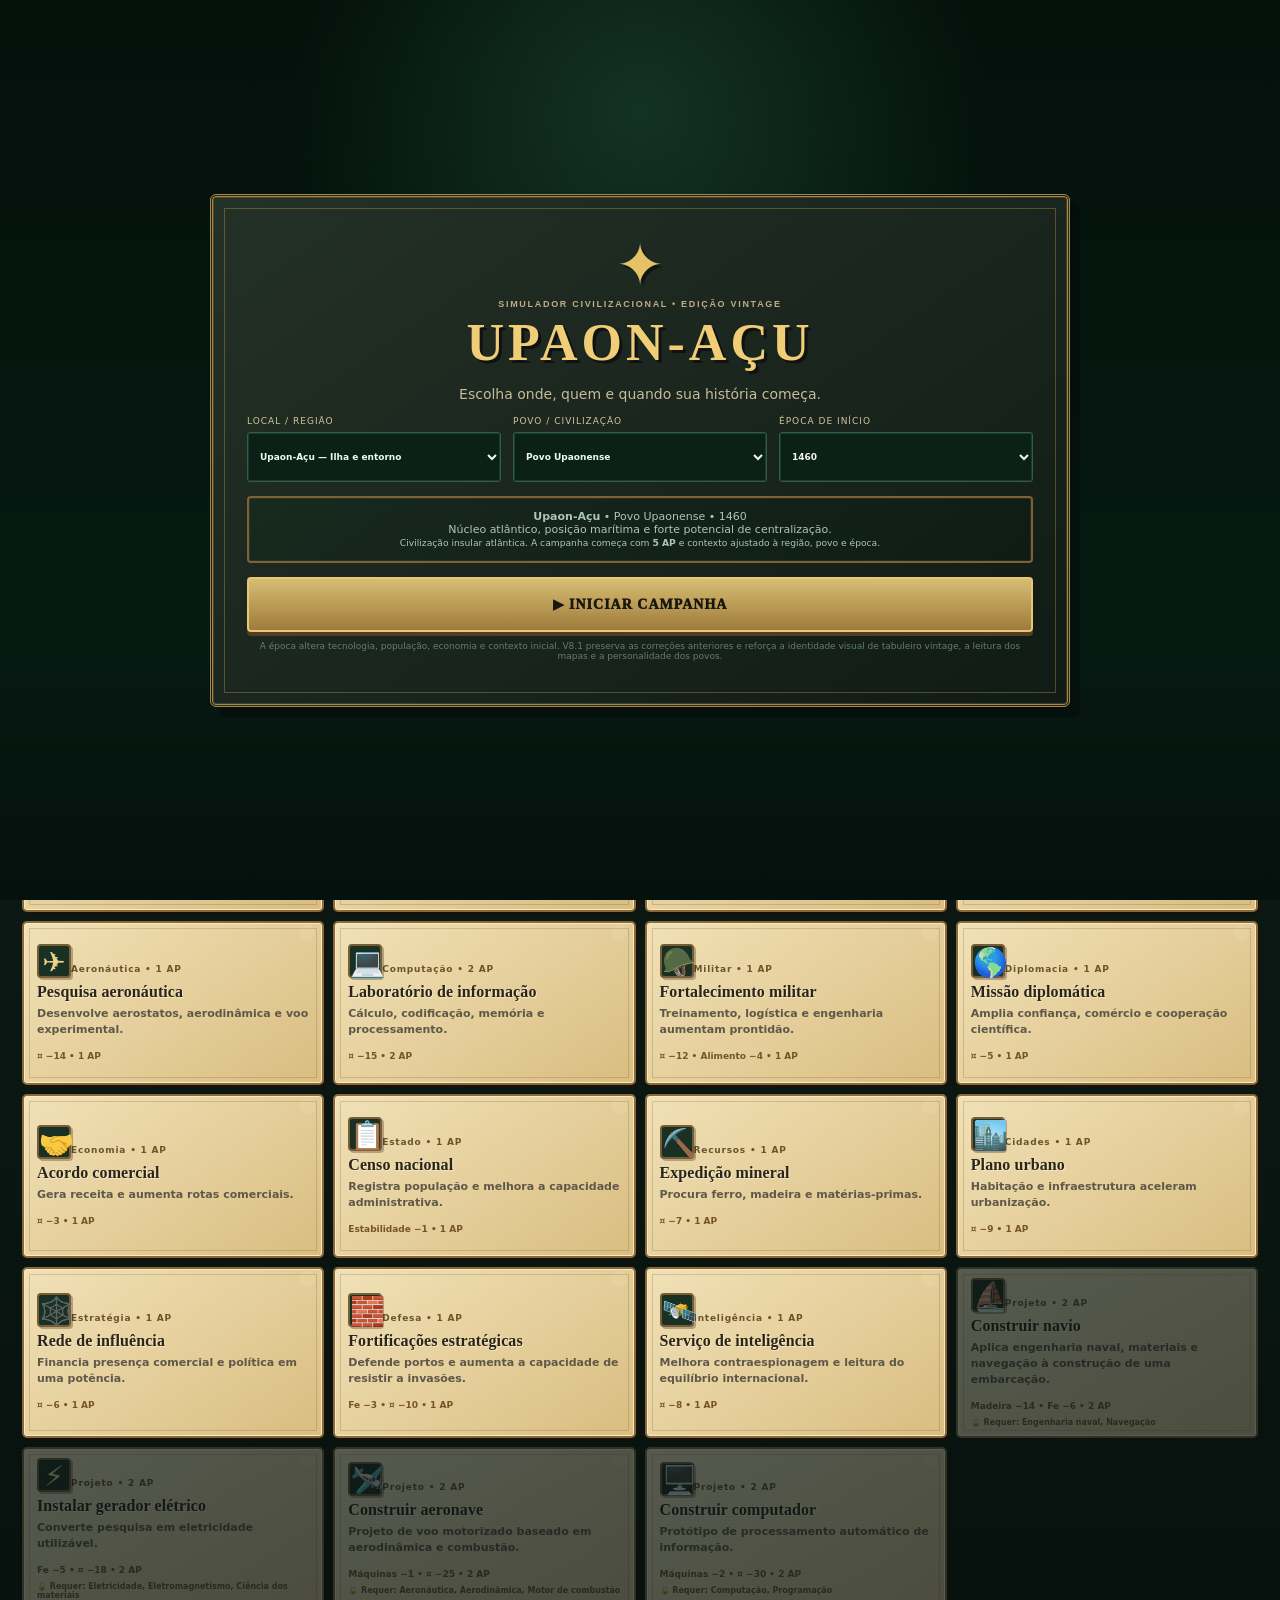
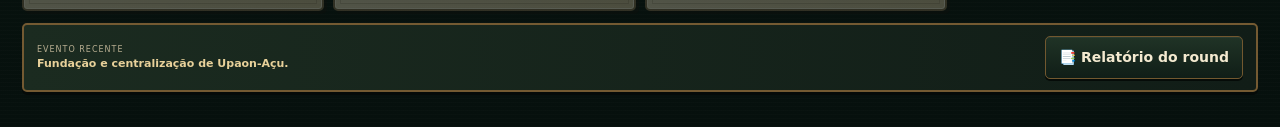
==== commit 48c24800: "Add files via upload" ====
--- a/index.html
+++ b/index.html
@@ -4,8 +4,8 @@
 <meta charset="utf-8">
 <meta name="viewport" content="width=device-width,initial-scale=1,viewport-fit=cover">
 <meta name="theme-color" content="#081711">
-<title>Upaon-Açu V8 — Grand Strategy Vintage</title>
-<link rel="stylesheet" href="style.css?v=8.0">
+<title>Upaon-Açu V9 — Grand Strategy Histórico</title>
+<link rel="stylesheet" href="style.css?v=9.0">
 </head>
 <body>
 <div id="startScreen" class="start-screen">
@@ -40,7 +40,7 @@
 <header class="topbar">
   <div class="brand-wrap">
     <div class="logo-mark" id="logoMark">🌴</div>
-    <div><div class="brand">UPAON-AÇU</div><div class="tagline">Grand Strategy • V8 • História • Ciência • Geopolítica</div></div>
+    <div><div class="brand">UPAON-AÇU</div><div class="tagline">Grand Strategy • V9 • História • Ciência • Geopolítica</div></div>
   </div>
   <div class="top-controls">
     <span class="save-state" id="saveState">● campanha local</span>
@@ -66,6 +66,7 @@
 <nav class="tabs">
  <button class="tab active" data-tab="estado">🏛️ Estado</button>
  <button class="tab" data-tab="tecnologia">🔬 Tecnologia</button>
+ <button class="tab" data-tab="instituicoes">🏛️ Instituições</button>
  <button class="tab" data-tab="economia">💰 Economia</button>
  <button class="tab" data-tab="mapa">🗺️ Mapa</button>
  <button class="tab" data-tab="populacao">👥 Sociedade</button>
@@ -82,8 +83,14 @@
 </section>
 
 <section id="tecnologia" class="panel-page">
- <div class="page-title"><div><span class="eyebrow">FRONTEIRA DO CONHECIMENTO</span><h2>Árvore tecnológica</h2><p>Avance por eras e crie especializações próprias.</p></div></div>
- <div id="civilizationProfile" class="card civ-profile"></div><div class="tech-legend"><b>CADEIA CAUSAL</b><span>Uma tecnologia só pode ser pesquisada quando o ano e os pré-requisitos estiverem cumpridos.</span><span>🔬 Pesquisa = 1 AP • custo varia conforme a tradição cultural.</span><span>🔓 Tecnologias desbloqueiam projetos reais.</span></div><div id="techTree" class="tech-tree"></div>
+ <div class="page-title"><div><span class="eyebrow">FRONTEIRA DO CONHECIMENTO</span><h2>Árvore tecnológica</h2><p>Pesquise tecnologias em uma cadeia causal: pré-requisitos, ano mínimo e desbloqueios determinam o que sua civilização consegue construir.</p></div></div>
+ <div id="civilizationProfile" class="card civ-profile"></div><div class="research-ledger" id="researchLedger"></div><div class="tech-legend"><b>CADEIA CAUSAL</b><span>Uma tecnologia só pode ser pesquisada quando o ano e os pré-requisitos estiverem cumpridos.</span><span>🔬 Pesquisa = 1 AP • custo varia conforme a tradição cultural.</span><span>🔓 Tecnologias desbloqueiam projetos reais.</span></div><div id="techTree" class="tech-tree"></div>
+</section>
+
+<section id="instituicoes" class="panel-page">
+ <div class="page-title"><div><span class="eyebrow">ORGANIZAÇÃO DO ESTADO</span><h2>Instituições</h2><p>Instituições transformam conhecimento, população e recursos em capacidade estatal duradoura.</p></div><div class="pill" id="institutionSummary">0 instituições</div></div>
+ <div class="card institution-intro"><b>Princípio histórico:</b> instituições não são apenas bônus; elas alteram a forma como sua sociedade administra território, comércio, ciência e guerra. Algumas exigem tecnologias ou níveis de urbanização.</div>
+ <div id="institutionGrid" class="institution-grid"></div>
 </section>
 
 <section id="economia" class="panel-page">
@@ -114,7 +121,7 @@
   <path class="land island" d="M898 253 920 260 932 275 918 287 897 281 890 267Z"/>
   <g class="map-graticule"><ellipse cx="500" cy="260" rx="435" ry="205" fill="none"/><ellipse cx="500" cy="260" rx="320" ry="205" fill="none"/><path d="M70 260H930M500 55V465"/></g>
  </svg>
- <div class="map-label atl">ATLÂNTICO</div><div class="map-label pac">PACÍFICO</div><div class="map-label ind">ÍNDICO</div>
+ <div class="map-label atl">ATLÂNTICO</div><div class="map-label pac">PACÍFICO</div><div class="map-label ind">ÍNDICO</div><div class="map-label eu">EUROPA</div><div class="map-label af">ÁFRICA</div><div class="map-label as">ÁSIA</div><div class="map-label ams">AMÉRICA DO SUL</div>
  <button class="map-node world upaon selected" data-region="upaon">🌴<span>UPAON-AÇU</span><small>capital</small></button>
  <button class="map-node world brazil" data-region="brasil">🌎<span>BRASIL</span><small>continental</small></button>
  <button class="map-node world caribbean" data-region="caribe">🏝️<span>CARIBE</span><small>ilhas</small></button>
@@ -124,6 +131,10 @@
  <button class="map-node world maghreb" data-region="magrebe">☪<span>MAGREBE</span><small>mediterrâneo</small></button>
  <button class="map-node world india" data-region="india">◈<span>ÍNDIA</span><small>índico</small></button>
  <button class="map-node world asia" data-region="asia">🏯<span>CHINA</span><small>leste asiático</small></button>
+ <button class="map-node world northam" data-region="america_norte">🦅<span>AMÉRICA N.</span><small>povos e colônias</small></button>
+ <button class="map-node world meso" data-region="mesoamerica">☀️<span>MESOAMÉRICA</span><small>cidades</small></button>
+ <button class="map-node world andes" data-region="andes">⛰️<span>ANDES</span><small>altitude</small></button>
+ <button class="map-node world oceania" data-region="oceania">🌊<span>OCEANIA</span><small>ilhas</small></button>
  <div class="map-route mr1"></div><div class="map-route mr2"></div><div class="map-route mr3"></div><div class="map-route mr4"></div>
  <div class="map-legend"><span><i class="legend-dot player"></i> sua civilização</span><span><i class="legend-dot power"></i> potência</span><span><i class="legend-line"></i> rota</span><span><i class="legend-square"></i> recursos</span></div><div class="map-hint">Clique em uma região para inspecionar • use as camadas para mudar o foco</div>
 </div>
@@ -169,6 +180,6 @@
 </aside>
 <div id="toast" class="toast"></div>
 </div>
-<script src="script.js?v=6.1"></script>
+<script src="script.js?v=9.0"></script>
 </body>
 </html>
--- a/style.css
+++ b/style.css
@@ -457,3 +457,30 @@
 @media(min-width:721px) and (max-width:1050px){.map-board{height:540px!important}.map-node.world{width:90px;height:76px}.map-node.world span{font-size:9px}.metric .value{font-size:20px}.page-title h2{font-size:26px;}}
 @media(max-width:720px){.map-board{height:480px!important;min-height:0}.map-node.world{width:72px;height:64px}.map-node.world span{font-size:8px}.map-node.world small{font-size:7px}.map-node.world.upaon{left:20%;top:53%}.map-node.world.brazil{left:11%;top:69%}.map-node.world.caribbean{left:22%;top:37%}.map-node.world.iberia{left:48%;top:25%}.map-node.world.europe{left:45%;top:18%}.map-node.world.maghreb{left:51%;top:34%}.map-node.world.africa{left:47%;top:53%}.map-node.world.india{left:64%;top:43%}.map-node.world.asia{left:71%;top:29%}.dip-target{align-items:stretch;flex-direction:column;gap:5px}.dip-target select{width:100%;font-size:13px}.map-label{font-size:10px;letter-spacing:2px}.map-board::after{font-size:9px;bottom:9px;left:12px}}
 @media(max-width:480px){.map-board{height:430px!important}.map-node.world{width:66px;height:58px}.map-node.world span{font-size:7px}.map-node.world small{font-size:6px}.metric .value{font-size:17px}.metric .label{font-size:8px}.tab{font-size:10px}.page-title h2{font-size:22px}}
+
+/* =========================================================
+   V9 — HISTÓRIA EM CAMADAS / ATLAS DE TABULEIRO
+   ========================================================= */
+.research-ledger{display:grid;grid-template-columns:repeat(3,1fr);gap:10px;margin:0 0 12px}
+.research-card{background:linear-gradient(145deg,#273225,#141c16);border:2px solid #6f5b39;border-radius:5px;padding:11px;box-shadow:inset 0 0 0 1px rgba(238,207,139,.05)}
+.research-card span{display:block;font-size:8px;letter-spacing:1.2px;color:#c8b584}.research-card b{display:block;font-family:Georgia,serif;color:#f0d486;font-size:21px;margin:3px 0}.research-card small{display:block;color:#a9ae96;font-size:8px;line-height:1.4}
+.tech.available{border-color:#b08a45;box-shadow:0 0 0 1px rgba(217,181,90,.16),inset 0 0 24px rgba(197,163,84,.05)}
+.tech.available .research-btn{background:linear-gradient(#9c7b42,#6f552b);color:#fff4d1;border-color:#d7b96c;box-shadow:0 3px 0 #302518}
+.tech-chain{flex-wrap:wrap}.tech-chain span:last-child{max-width:100%;white-space:normal}
+.institution-intro{margin-bottom:12px;border-color:#765f38;color:#c8b98f;background:linear-gradient(145deg,#202a21,#111a14)}
+.institution-grid{display:grid;grid-template-columns:repeat(2,1fr);gap:12px}
+.institution{display:grid;grid-template-columns:58px 1fr;gap:12px;padding:14px;background:linear-gradient(145deg,#202a21,#111a14);border:2px solid #625237;border-radius:6px;box-shadow:inset 0 0 0 1px rgba(233,204,137,.04)}
+.institution.owned{border-color:#76935f}.institution.locked{opacity:.62}.institution-icon{width:52px;height:52px;display:grid;place-items:center;border:2px solid #80683d;background:#162018;font-size:27px;box-shadow:3px 3px 0 #0a0e0b}.institution h3{font-family:Georgia,serif;color:#eed79e;margin:3px 0 5px}.institution p{margin:0 0 8px}.institution .cat{color:#c7b278;font-size:8px;letter-spacing:1px}.institution-req,.institution-effect{font-size:8px;color:#aaa98d;padding:6px;border:1px solid #514a37;background:#151d17;margin-top:5px}.institution-effect{color:#d7c48b}.institution-btn{margin-top:9px;width:100%;background:linear-gradient(#3a563e,#263d2b);border-color:#71885b;color:#e5d4a2}.owned-label{display:inline-block;margin-top:9px;color:#8fbd7a;font-size:9px;letter-spacing:1px}
+.dip.at-war{border-color:#8e534a}.route-mini{margin-top:8px;padding:7px;border-top:1px dashed #67593d;color:#cdbb88;font-size:8px}
+@media(max-width:900px){.research-ledger{grid-template-columns:1fr}.institution-grid{grid-template-columns:1fr}}
+@media(max-width:600px){.research-card b{font-size:18px}.institution{grid-template-columns:44px 1fr;padding:10px}.institution-icon{width:40px;height:40px;font-size:20px}.research-ledger{gap:7px}}
+/* V9 Atlas refinements */
+.map-label.eu{left:54%;top:22%}.map-label.af{left:53%;top:49%}.map-label.as{left:72%;top:25%}.map-label.ams{left:21%;top:59%}
+.map-node.world.northam{left:28%;top:20%}.map-node.world.meso{left:30%;top:37%}.map-node.world.andes{left:35%;top:61%}.map-node.world.oceania{left:80%;top:67%}
+.map-node.world.northam,.map-node.world.meso,.map-node.world.andes,.map-node.world.oceania{width:88px;height:66px}
+.map-node.world.northam:hover,.map-node.world.meso:hover,.map-node.world.andes:hover,.map-node.world.oceania:hover{box-shadow:0 0 0 2px #f1cc68,0 0 24px rgba(241,204,104,.18)}
+.world-map{background:radial-gradient(circle at 50% 42%,#1b4d62 0,#0d3040 52%,#071f2b 100%)!important}
+.world-svg .land{shape-rendering:geometricPrecision}
+@media(min-width:1100px){body{font-size:14px}.tabs .tab{font-size:11px}.action h3,.card h3{letter-spacing:.1px}.map-node.world span{font-size:10px}.map-node.world small{font-size:8px}}
+@media(min-width:700px) and (max-width:1100px){body{font-size:13px}.tabs .tab{font-size:10px}.map-node.world{transform:scale(.92)}.map-node.world:hover{transform:scale(1.01)}}
+@media(max-width:600px){body{font-size:12px}.page-title h2{font-size:24px}.map-node.world{transform:scale(.78);transform-origin:center}.map-node.world span{font-size:8px}.map-node.world small{font-size:7px}.map-label{font-size:8px!important}}
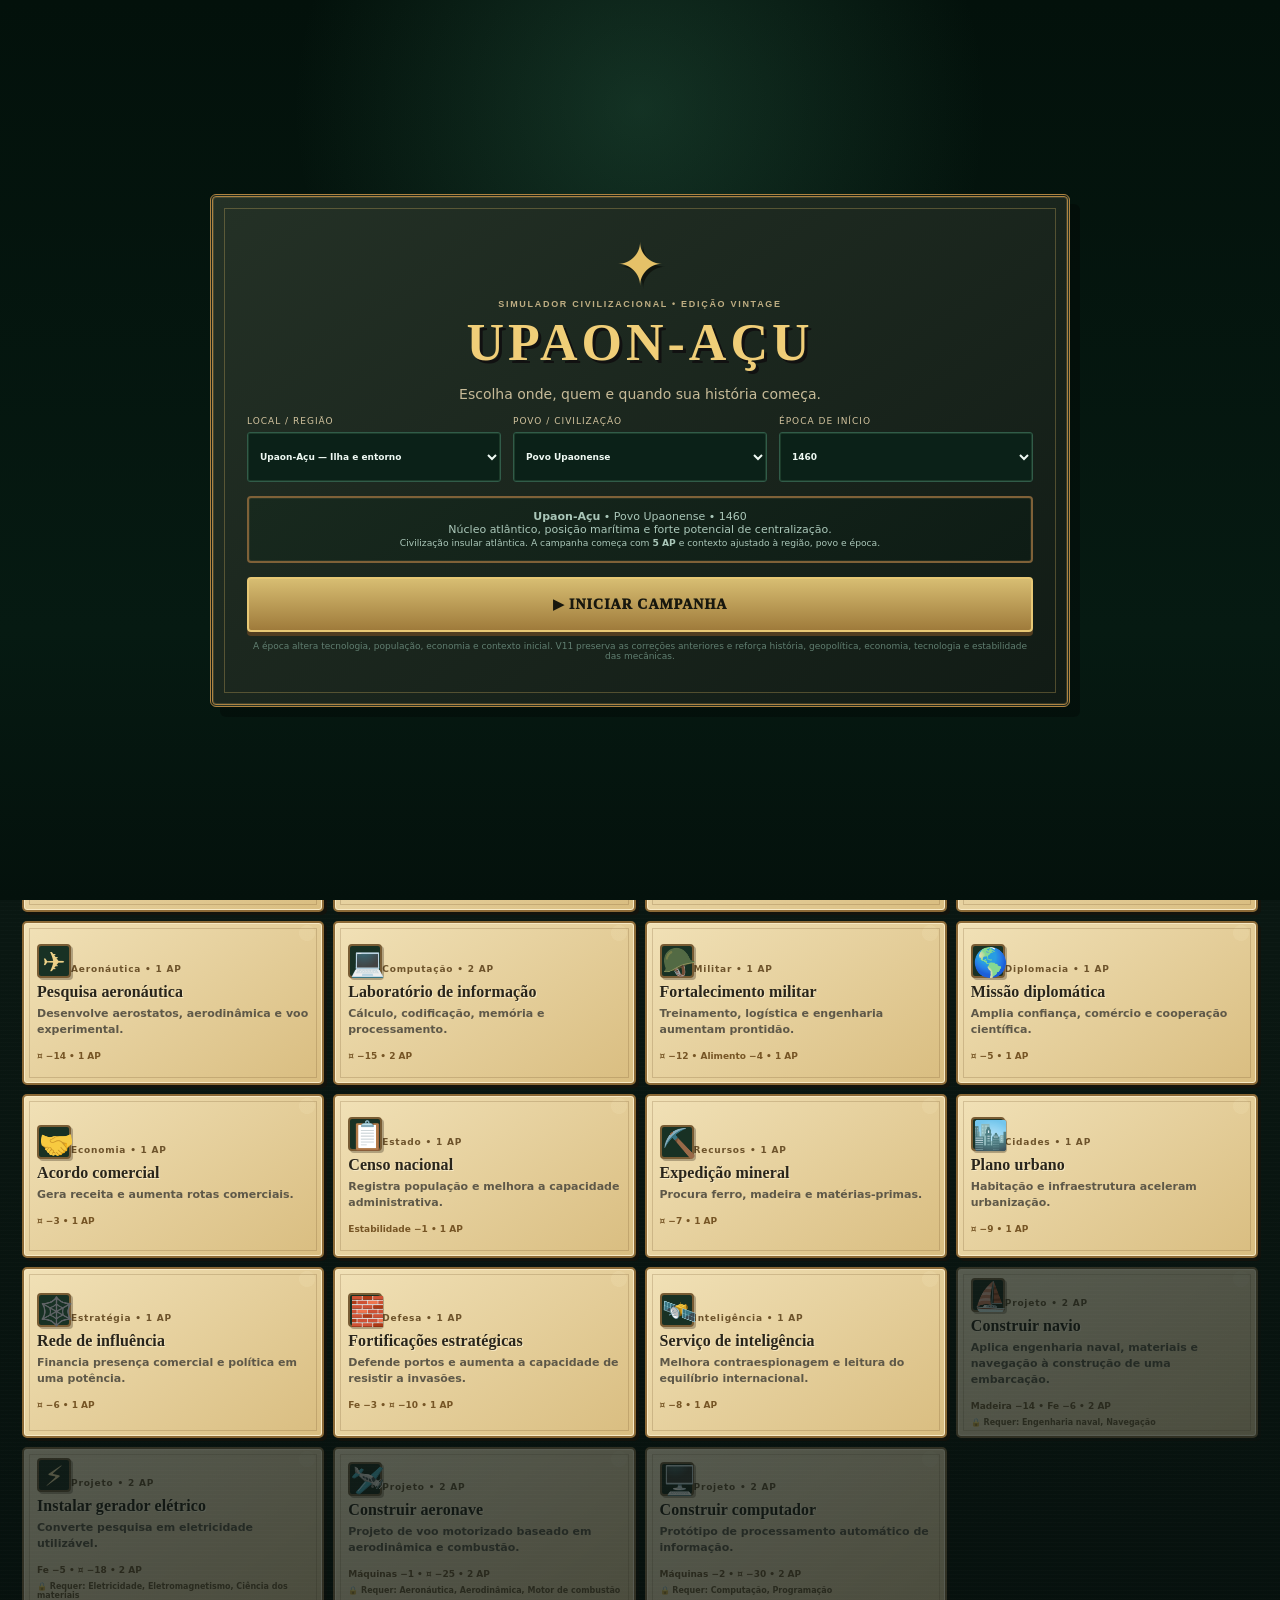
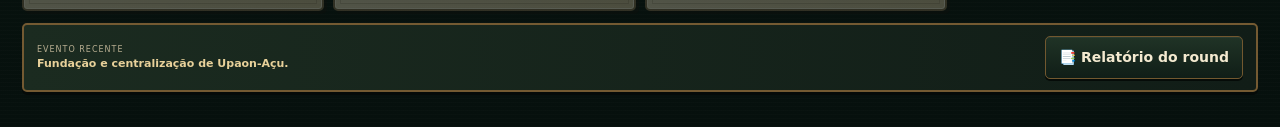
==== commit 7f679de4: "Add files via upload" ====
--- a/index.html
+++ b/index.html
@@ -4,8 +4,8 @@
 <meta charset="utf-8">
 <meta name="viewport" content="width=device-width,initial-scale=1,viewport-fit=cover">
 <meta name="theme-color" content="#081711">
-<title>Upaon-Açu V9 — Grand Strategy Histórico</title>
-<link rel="stylesheet" href="style.css?v=9.0">
+<title>Upaon-Açu V11 — Grand Strategy Histórico</title>
+<link rel="stylesheet" href="style.css?v=9.1">
 </head>
 <body>
 <div id="startScreen" class="start-screen">
@@ -33,14 +33,14 @@
   </div>
   <div id="startPreview" class="setup-preview"></div>
   <button id="startGame" class="start-btn">▶ INICIAR CAMPANHA</button>
-  <p class="start-note">A época altera tecnologia, população, economia e contexto inicial. V8.1 preserva as correções anteriores e reforça a identidade visual de tabuleiro vintage, a leitura dos mapas e a personalidade dos povos.</p>
+  <p class="start-note">A época altera tecnologia, população, economia e contexto inicial. V11 preserva as correções anteriores e reforça história, geopolítica, economia, tecnologia e estabilidade das mecânicas.</p>
  </div>
 </div>
 <div class="app-shell">
 <header class="topbar">
   <div class="brand-wrap">
     <div class="logo-mark" id="logoMark">🌴</div>
-    <div><div class="brand">UPAON-AÇU</div><div class="tagline">Grand Strategy • V9 • História • Ciência • Geopolítica</div></div>
+    <div><div class="brand">UPAON-AÇU</div><div class="tagline">Grand Strategy • V11 • História • Ciência • Geopolítica</div></div>
   </div>
   <div class="top-controls">
     <span class="save-state" id="saveState">● campanha local</span>
@@ -94,17 +94,17 @@
 </section>
 
 <section id="economia" class="panel-page">
- <div class="page-title"><div><span class="eyebrow">TESOURO NACIONAL</span><h2>Economia e recursos</h2><p>Produção, energia, comércio e orçamento sustentam o poder nacional.</p></div></div>
+ <div class="page-title"><div><span class="eyebrow">TESOURO NACIONAL</span><h2>Economia e recursos</h2><p>Produção, consumo, preços, estoques, trabalho, comércio e manutenção sustentam o poder nacional.</p></div></div>
  <div class="resource-grid" id="resources"></div>
- <div class="two-col"><div class="card"><h3>🏭 Estrutura produtiva</h3><div id="production"></div></div><div class="card"><h3>📈 Indicadores econômicos</h3><div id="economyBars"></div></div></div>
+ <div class="two-col"><div class="card"><h3>🏭 Estrutura produtiva</h3><div id="production"></div></div><div class="card"><h3>📈 Indicadores econômicos</h3><div id="economyBars"></div><div id="economyFlow" class="economy-flow"></div></div></div>
 </section>
 
 <section id="mapa" class="panel-page">
- <div class="page-title"><div><span class="eyebrow">CARTOGRAFIA ESTRATÉGICA</span><h2>Atlas do mundo</h2><p>Explore regiões, centros de poder, rotas e teatros estratégicos.</p></div><div class="pill">ATLAS VINTAGE • CAMADAS DINÂMICAS</div></div>
+ <div class="page-title"><div><span class="eyebrow">CARTOGRAFIA ESTRATÉGICA</span><h2>Atlas do mundo</h2><p>Explore regiões, centros de poder, rotas e teatros estratégicos; o mapa e a diplomacia refletem a evolução da campanha.</p></div><div class="pill">ATLAS VINTAGE • CAMADAS DINÂMICAS</div></div>
  <div class="map-toolbar" aria-label="Camadas do mapa"><button class="map-mode active" data-map-mode="world">🌎 MUNDO</button><button class="map-mode" data-map-mode="atlantic">🌊 ATLÂNTICO</button><button class="map-mode" data-map-mode="political">♟ POLÍTICO</button><button class="map-mode" data-map-mode="routes">⚓ ROTAS</button><button class="map-mode" data-map-mode="resources">⛏ RECURSOS</button></div>
  <div class="map-layout">
    <div class="map-board world-map" id="mapBoard">
- <div class="map-grid"></div>
+ <div class="map-grid"></div><div class="map-background" aria-hidden="true"></div>
  <div class="map-frame-title"><span>ATLAS MUNDI</span><small>projeção estratégica • norte ↑</small></div><div class="map-zoom"><button id="mapZoomOut" aria-label="Diminuir mapa">−</button><b>MAPA</b><button id="mapReset" aria-label="Resetar mapa">1×</button><button id="mapZoomIn" aria-label="Aumentar mapa">+</button></div>
  <div class="map-compass">N<br><b>✦</b></div>
  <svg class="world-svg" viewBox="0 0 1000 520" role="img" aria-label="Mapa estratégico vintage do mundo">
@@ -161,7 +161,7 @@
 </section>
 
 <section id="diplomacia" class="panel-page">
- <div class="page-title"><div><span class="eyebrow">RELAÇÕES EXTERNAS</span><h2>Diplomacia</h2><p>Construa alianças, comércio e cooperação científica — ou administre rivalidades.</p></div></div>
+ <div class="page-title"><div><span class="eyebrow">RELAÇÕES EXTERNAS</span><h2>Diplomacia</h2><p>Construa alianças, comércio e cooperação científica — ou administre rivalidades. Relações agora evoluem com confiança, comércio, influência, tensão e tratados.</p></div></div>
  <div class="card diplomacy-actions"><div class="dip-target"><label for="diplomacyTarget">ALVO DIPLOMÁTICO</label><select id="diplomacyTarget" aria-label="Selecionar alvo diplomático"></select></div><h3>Tratados e relações</h3><div class="treaty-row">
 <button id="tradeTreaty">🤝 Comercial <small>1 AP</small></button><button id="scienceTreaty">🔬 Científico <small>1 AP</small></button><button id="nonAggression">🕊️ Não agressão <small>1 AP</small></button>
 <button id="allianceBtn" class="gold-btn">🛡️ Formar aliança <small>2 AP</small></button><button id="tradeRouteBtn">🚢 Abrir rota comercial <small>1 AP</small></button>
@@ -180,6 +180,6 @@
 </aside>
 <div id="toast" class="toast"></div>
 </div>
-<script src="script.js?v=9.0"></script>
+<script src="script.js?v=11.0"></script>
 </body>
 </html>
--- a/style.css
+++ b/style.css
@@ -484,3 +484,99 @@
 @media(min-width:1100px){body{font-size:14px}.tabs .tab{font-size:11px}.action h3,.card h3{letter-spacing:.1px}.map-node.world span{font-size:10px}.map-node.world small{font-size:8px}}
 @media(min-width:700px) and (max-width:1100px){body{font-size:13px}.tabs .tab{font-size:10px}.map-node.world{transform:scale(.92)}.map-node.world:hover{transform:scale(1.01)}}
 @media(max-width:600px){body{font-size:12px}.page-title h2{font-size:24px}.map-node.world{transform:scale(.78);transform-origin:center}.map-node.world span{font-size:8px}.map-node.world small{font-size:7px}.map-label{font-size:8px!important}}
+
+/* =========================================================
+   V9.1 — CORREÇÃO CARTOGRÁFICA / NÃO SOBREPOR RÓTULOS
+   ========================================================= */
+.world-map{position:relative;isolation:isolate}
+.world-svg{z-index:0;pointer-events:none}
+.map-label{z-index:1;pointer-events:none;white-space:nowrap}
+.map-route{z-index:1;pointer-events:none}
+.map-node.world{z-index:5;box-sizing:border-box;overflow:hidden;white-space:normal;text-align:center;padding:6px 5px;line-height:1.05;}
+.map-node.world span{display:block;max-width:100%;overflow:hidden;text-overflow:ellipsis;white-space:nowrap;font-size:clamp(8px,0.72vw,11px)}
+.map-node.world small{display:block;max-width:100%;overflow:hidden;text-overflow:ellipsis;white-space:nowrap;font-size:clamp(7px,0.55vw,9px)}
+.map-node.world:hover{z-index:10}
+
+/* Posicionamento sem colisões no atlas desktop */
+.map-node.world.northam{left:27%;top:16%;width:86px;height:64px}
+.map-node.world.caribbean{left:24%;top:36%;width:82px;height:64px}
+.map-node.world.upaon{left:25%;top:54%;width:88px;height:68px}
+.map-node.world.brazil{left:16%;top:69%;width:88px;height:68px}
+.map-node.world.meso{left:30%;top:38%;width:90px;height:64px}
+.map-node.world.andes{left:34%;top:60%;width:82px;height:62px}
+.map-node.world.iberia{left:43%;top:22%;width:84px;height:62px}
+.map-node.world.europe{left:53%;top:16%;width:88px;height:66px}
+.map-node.world.maghreb{left:47%;top:34%;width:88px;height:64px}
+.map-node.world.africa{left:49%;top:51%;width:88px;height:66px}
+.map-node.world.india{left:66%;top:37%;width:88px;height:66px}
+.map-node.world.asia{left:76%;top:24%;width:90px;height:68px}
+.map-node.world.oceania{left:81%;top:66%;width:84px;height:62px}
+
+/* Rótulos geográficos ficam em áreas livres do mapa */
+.map-label.eu{left:54%;top:10%}
+.map-label.af{left:52%;top:45%}
+.map-label.as{left:73%;top:18%}
+.map-label.ams{left:20%;top:61%}
+.map-label.atl{left:39%;top:46%}
+.map-label.pac{left:7%;top:42%}
+.map-label.ind{left:60%;top:55%}
+
+/* A camada política não deve esconder a leitura cartográfica */
+.map-board[data-mode="political"] .map-label,
+.map-board[data-mode="routes"] .map-label,
+.map-board[data-mode="resources"] .map-label{opacity:.9}
+
+/* Tablet: reduz tamanho, mas mantém distância entre nós */
+@media(min-width:721px) and (max-width:1050px){
+  .map-node.world{width:78px;height:60px;padding:5px 4px}
+  .map-node.world.northam{left:27%;top:16%}.map-node.world.caribbean{left:23%;top:36%}
+  .map-node.world.upaon{left:24%;top:54%}.map-node.world.brazil{left:14%;top:70%}
+  .map-node.world.meso{left:29%;top:38%}.map-node.world.andes{left:34%;top:61%}
+  .map-node.world.iberia{left:42%;top:23%}.map-node.world.europe{left:53%;top:16%}
+  .map-node.world.maghreb{left:47%;top:35%}.map-node.world.africa{left:49%;top:52%}
+  .map-node.world.india{left:65%;top:38%}.map-node.world.asia{left:75%;top:25%}
+  .map-node.world.oceania{left:80%;top:67%}
+  .map-label{letter-spacing:2px}
+}
+
+/* Celular/tablet pequeno: nós não podem se sobrepor ao texto */
+@media(max-width:720px){
+  .map-node.world{width:68px;height:56px;padding:4px 3px;border-width:1px}
+  .map-node.world span{font-size:8px;letter-spacing:.3px}
+  .map-node.world small{font-size:6.5px}
+  .map-node.world.northam{left:26%;top:15%}.map-node.world.caribbean{left:21%;top:35%}
+  .map-node.world.upaon{left:20%;top:52%}.map-node.world.brazil{left:9%;top:69%}
+  .map-node.world.meso{left:29%;top:37%}.map-node.world.andes{left:34%;top:59%}
+  .map-node.world.iberia{left:42%;top:24%}.map-node.world.europe{left:53%;top:15%}
+  .map-node.world.maghreb{left:48%;top:34%}.map-node.world.africa{left:48%;top:51%}
+  .map-node.world.india{left:64%;top:38%}.map-node.world.asia{left:74%;top:25%}
+  .map-node.world.oceania{left:80%;top:67%}
+  .map-label.eu{left:53%;top:9%}.map-label.af{left:51%;top:45%}.map-label.as{left:72%;top:18%}
+  .map-label.ams{left:18%;top:61%}.map-label.atl{left:39%;top:47%}.map-label.pac{left:6%;top:42%}.map-label.ind{left:60%;top:55%}
+}
+@media(max-width:480px){
+  .map-node.world{width:62px;height:52px}
+  .map-node.world span{font-size:7px}.map-node.world small{font-size:6px}
+  .map-label{font-size:8px!important;letter-spacing:1px!important}
+}
+
+/* V10 — atlas cartográfico ilustrado */
+.map-board.world-map{background-color:#082733!important;background-image:url("assets/world-map-bg.png")!important;background-size:cover;background-position:center;background-repeat:no-repeat;}
+.map-background{position:absolute;inset:0;background:linear-gradient(rgba(4,24,29,.06),rgba(4,24,29,.12));z-index:1;pointer-events:none;}
+.world-svg{z-index:1;opacity:.16;pointer-events:none;}
+.world-svg .land{fill:transparent!important;stroke:rgba(244,210,117,.18)!important;stroke-width:1.2!important;}
+.map-graticule{opacity:.65;}
+.map-label{z-index:2;text-shadow:2px 2px 0 rgba(5,22,25,.85),0 0 8px rgba(0,0,0,.5);}
+.map-node.world{z-index:5;}
+.map-route{z-index:4;}
+.economy-flow{margin-top:12px;padding:10px 12px;border:1px solid rgba(184,143,73,.55);background:rgba(12,27,20,.72);color:#d9c797;font-size:11px;line-height:1.65;border-radius:5px;}
+.tech-history{margin-top:7px;padding:6px 7px;border-left:2px solid #b48b47;color:#a99b7c;font-size:10px;line-height:1.35;background:rgba(0,0,0,.12);}
+@media (max-width:1050px){.world-map{height:590px!important}.map-node.world{width:94px;height:80px}.map-node.world span{font-size:9px}.map-label{font-size:11px;letter-spacing:1.2px;}}
+@media (max-width:720px){.world-map{height:470px!important;background-position:center top}.map-node.world{width:68px;height:66px}.map-node.world span{font-size:8px}.map-node.world small{font-size:7px}.map-label{font-size:8px;letter-spacing:1px}.world-svg{opacity:.08}.economy-flow{font-size:10px;}}
+
+
+/* V11 — polimento e estados geopolíticos */
+.treaty-tags,.war-mini,.cooldown-mini{margin-top:8px;padding:6px 8px;border:1px solid #6f5c38;background:rgba(31,36,29,.75);border-radius:5px;font-size:9px;color:#e2c979}.war-mini{color:#e89a82;border-color:#8b5147}.cooldown-mini{color:#9bc5d4;border-color:#496d79}.dip.at-war{box-shadow:inset 4px 0 0 #a6534b,var(--shadow)}
+.economy-flow small{color:#b8ae91}.resource{min-height:100px}.map-background{background-image:linear-gradient(rgba(8,20,15,.16),rgba(8,20,15,.16)),url('assets/world-map-bg.png');background-size:cover;background-position:center;opacity:.26;mix-blend-mode:screen}
+@media (min-width:721px) and (max-width:1100px){body{font-size:14px}.page-title h2{font-size:25px}.map-board{min-height:500px}.map-node.world{width:76px;height:76px;font-size:9px}.metric b{font-size:16px}.action h3,.tech h3,.dip h3{font-size:15px}}
+@media (max-width:720px){.treaty-tags,.war-mini,.cooldown-mini{font-size:8px}.map-background{opacity:.2}.page-title h2{font-size:22px}}
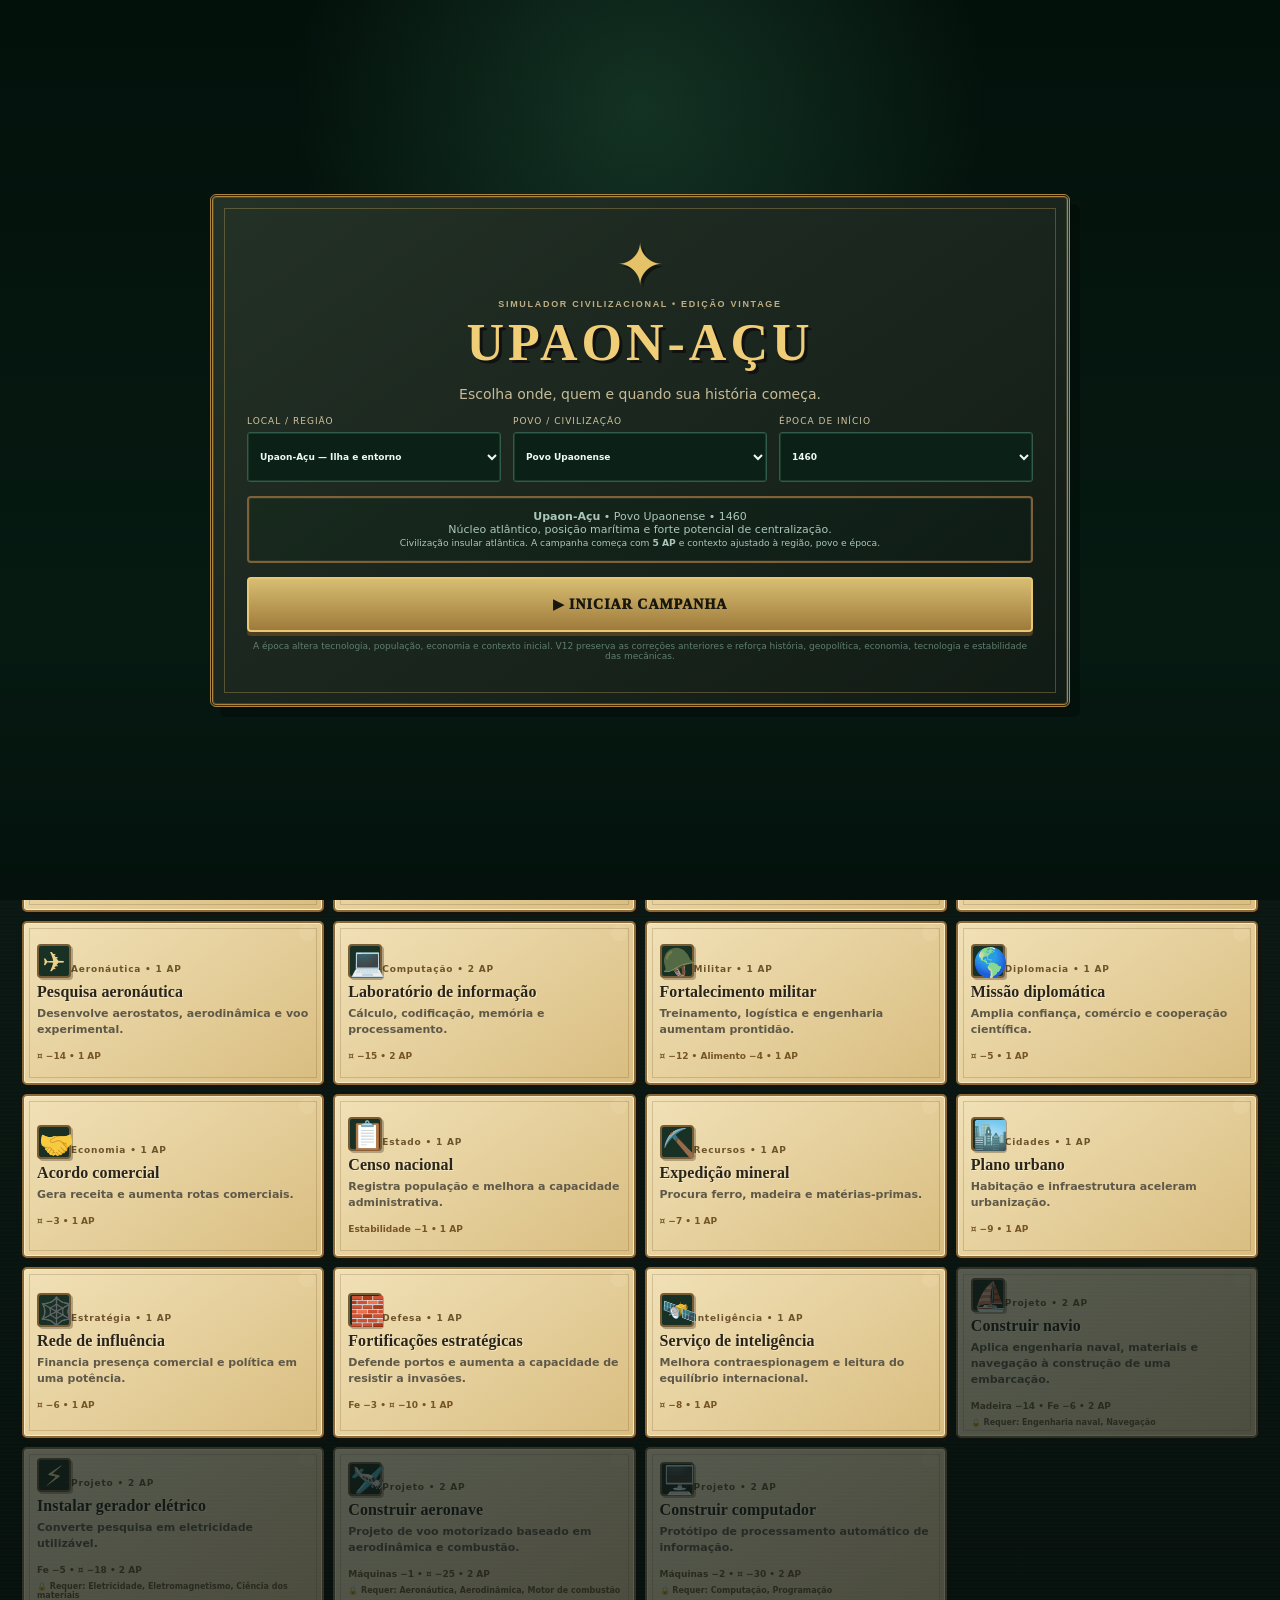
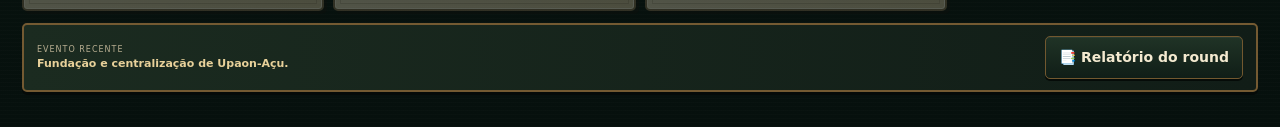
==== commit 0943c569: "Add files via upload" ====
--- a/index.html
+++ b/index.html
@@ -4,7 +4,7 @@
 <meta charset="utf-8">
 <meta name="viewport" content="width=device-width,initial-scale=1,viewport-fit=cover">
 <meta name="theme-color" content="#081711">
-<title>Upaon-Açu V11 — Grand Strategy Histórico</title>
+<title>Upaon-Açu V12 — Grand Strategy Histórico</title>
 <link rel="stylesheet" href="style.css?v=9.1">
 </head>
 <body>
@@ -33,14 +33,14 @@
   </div>
   <div id="startPreview" class="setup-preview"></div>
   <button id="startGame" class="start-btn">▶ INICIAR CAMPANHA</button>
-  <p class="start-note">A época altera tecnologia, população, economia e contexto inicial. V11 preserva as correções anteriores e reforça história, geopolítica, economia, tecnologia e estabilidade das mecânicas.</p>
+  <p class="start-note">A época altera tecnologia, população, economia e contexto inicial. V12 preserva as correções anteriores e reforça história, geopolítica, economia, tecnologia e estabilidade das mecânicas.</p>
  </div>
 </div>
 <div class="app-shell">
 <header class="topbar">
   <div class="brand-wrap">
     <div class="logo-mark" id="logoMark">🌴</div>
-    <div><div class="brand">UPAON-AÇU</div><div class="tagline">Grand Strategy • V11 • História • Ciência • Geopolítica</div></div>
+    <div><div class="brand">UPAON-AÇU</div><div class="tagline">Grand Strategy • V12 • História • Ciência • Geopolítica</div></div>
   </div>
   <div class="top-controls">
     <span class="save-state" id="saveState">● campanha local</span>
@@ -105,7 +105,7 @@
  <div class="map-layout">
    <div class="map-board world-map" id="mapBoard">
  <div class="map-grid"></div><div class="map-background" aria-hidden="true"></div>
- <div class="map-frame-title"><span>ATLAS MUNDI</span><small>projeção estratégica • norte ↑</small></div><div class="map-zoom"><button id="mapZoomOut" aria-label="Diminuir mapa">−</button><b>MAPA</b><button id="mapReset" aria-label="Resetar mapa">1×</button><button id="mapZoomIn" aria-label="Aumentar mapa">+</button></div>
+ <div class="map-frame-title"><span>ATLAS MUNDI</span><small>projeção estratégica • norte ↑</small></div><div class="map-zoom"><button id="mapZoomOut" aria-label="Diminuir mapa">−</button><b id="mapZoomLabel">1×</b><button id="mapReset" aria-label="Resetar mapa">1×</button><button id="mapZoomIn" aria-label="Aumentar mapa">+</button></div>
  <div class="map-compass">N<br><b>✦</b></div>
  <svg class="world-svg" viewBox="0 0 1000 520" role="img" aria-label="Mapa estratégico vintage do mundo">
   <defs><pattern id="paperGrid" width="40" height="40" patternUnits="userSpaceOnUse"><path d="M40 0H0V40" fill="none" stroke="#79a994" stroke-opacity=".12"/></pattern></defs>
@@ -136,7 +136,7 @@
  <button class="map-node world andes" data-region="andes">⛰️<span>ANDES</span><small>altitude</small></button>
  <button class="map-node world oceania" data-region="oceania">🌊<span>OCEANIA</span><small>ilhas</small></button>
  <div class="map-route mr1"></div><div class="map-route mr2"></div><div class="map-route mr3"></div><div class="map-route mr4"></div>
- <div class="map-legend"><span><i class="legend-dot player"></i> sua civilização</span><span><i class="legend-dot power"></i> potência</span><span><i class="legend-line"></i> rota</span><span><i class="legend-square"></i> recursos</span></div><div class="map-hint">Clique em uma região para inspecionar • use as camadas para mudar o foco</div>
+ <div class="map-legend"><span><i class="legend-dot player"></i> sua civilização</span><span><i class="legend-dot power"></i> potência</span><span><i class="legend-line"></i> rota</span><span><i class="legend-square"></i> recursos</span></div><div class="map-hint">Toque/clique em uma região para inspecionar • arraste para deslocar • use + / − para zoom</div>
 </div>
 </div>
 <div class="card region-card" id="regionInfo"></div>
@@ -180,6 +180,6 @@
 </aside>
 <div id="toast" class="toast"></div>
 </div>
-<script src="script.js?v=11.0"></script>
+<script src="script.js?v=12.0"></script>
 </body>
 </html>
--- a/style.css
+++ b/style.css
@@ -580,3 +580,61 @@
 .economy-flow small{color:#b8ae91}.resource{min-height:100px}.map-background{background-image:linear-gradient(rgba(8,20,15,.16),rgba(8,20,15,.16)),url('assets/world-map-bg.png');background-size:cover;background-position:center;opacity:.26;mix-blend-mode:screen}
 @media (min-width:721px) and (max-width:1100px){body{font-size:14px}.page-title h2{font-size:25px}.map-board{min-height:500px}.map-node.world{width:76px;height:76px;font-size:9px}.metric b{font-size:16px}.action h3,.tech h3,.dip h3{font-size:15px}}
 @media (max-width:720px){.treaty-tags,.war-mini,.cooldown-mini{font-size:8px}.map-background{opacity:.2}.page-title h2{font-size:22px}}
+
+/* =========================================================
+   V12 — TABLET / ATLAS / LEGIBILIDADE / MAPA INTERATIVO
+   ========================================================= */
+:root{--map-pan-x:0px;--map-pan-y:0px;--map-scale-v12:1}
+.map-board{touch-action:none;cursor:grab;overscroll-behavior:contain}
+.map-board.is-panning{cursor:grabbing}
+.map-board .map-background{transform:translate(var(--map-pan-x),var(--map-pan-y)) scale(var(--map-scale-v12));transform-origin:center;transition:transform .18s ease}
+.map-board .world-svg{transform:translate(var(--map-pan-x),var(--map-pan-y)) scale(calc(var(--map-scale-v12) * var(--map-scale,1)));transform-origin:center;transition:transform .18s ease}
+.map-board .map-label,.map-board .map-node.world,.map-board .map-route{--pX:var(--map-pan-x);--pY:var(--map-pan-y)}
+.map-board .map-label{transform:translate(var(--pX),var(--pY))}
+.map-board .map-route{transform:translate(var(--pX),var(--pY)) rotate(var(--route-rot,0deg));transform-origin:left center}
+.map-board .map-node.world{transform:translate(var(--pX),var(--pY)) scale(var(--node-scale,1));transform-origin:center}
+.map-board .map-node.world:hover{transform:translate(var(--pX),var(--pY)) scale(calc(var(--node-scale,1) * 1.06))}
+.map-board[data-mode="routes"] .map-route{animation:routePulse 1.6s linear infinite}
+.map-board .map-frame-title,.map-board .map-zoom,.map-board .map-compass,.map-board .map-legend,.map-board .map-hint{transform:none}
+.map-board .map-zoom b{min-width:30px;text-align:center}
+.map-board[data-mode="political"] .map-node.world{border-color:#e0bd66}
+.map-board[data-mode="resources"] .map-node.world{background:#203225}
+
+/* Tablet/iPad: o Atlas é a peça principal e ocupa toda a largura disponível. */
+@media (min-width:721px) and (max-width:1100px){
+  .app-shell{max-width:100%;}
+  main{padding:0 14px}
+  .map-layout{grid-template-columns:1fr;gap:12px}
+  .map-board.world-map{width:100%;height:min(68vw,620px)!important;min-height:520px}
+  .region-card{width:100%;display:grid;grid-template-columns:1.35fr .8fr;column-gap:16px;align-items:start}
+  .region-card .map-info-head{grid-column:1}
+  .region-card .region-seal{grid-column:2;grid-row:1 / span 2}
+  .region-card .map-mode-note,.region-card .map-facts,.region-card .map-actions,.region-card .hint{grid-column:1 / -1}
+  .map-node.world{--node-scale:.94}
+  .map-node.world span{font-size:clamp(9px,1.05vw,12px)}
+  .map-node.world small{font-size:clamp(7px,.8vw,9px)}
+  .map-label{font-size:clamp(10px,1.2vw,14px)}
+  .page-title h2{font-size:clamp(24px,3vw,30px)}
+  .page-title p{font-size:clamp(11px,1.3vw,13px)}
+  .tab{font-size:11px}
+}
+
+/* iPad portrait e telas estreitas: mais área vertical, menos ruído. */
+@media (min-width:721px) and (max-width:900px){
+  .metrics{grid-template-columns:repeat(4,1fr)}
+  .map-board.world-map{height:min(72vw,600px)!important;min-height:500px}
+  .region-card{grid-template-columns:1fr}
+  .region-card .region-seal{grid-column:1;grid-row:auto}
+}
+
+/* Celular mantém o mapa utilizável, sem sacrificar os controles de toque. */
+@media (max-width:720px){
+  .map-layout{grid-template-columns:1fr}
+  .map-board.world-map{width:100%;height:min(92vw,500px)!important;min-height:390px}
+  .map-board .map-hint{font-size:8px;max-width:74%}
+  .map-node.world{--node-scale:.9}
+  .map-label{font-size:clamp(7px,2.1vw,10px)!important}
+}
+
+/* V12 — preserva ângulos das rotas ao aplicar deslocamento */
+.map-board .mr1{--route-rot:-23deg}.map-board .mr2{--route-rot:24deg}.map-board .mr3{--route-rot:-28deg}.map-board .mr4{--route-rot:12deg}
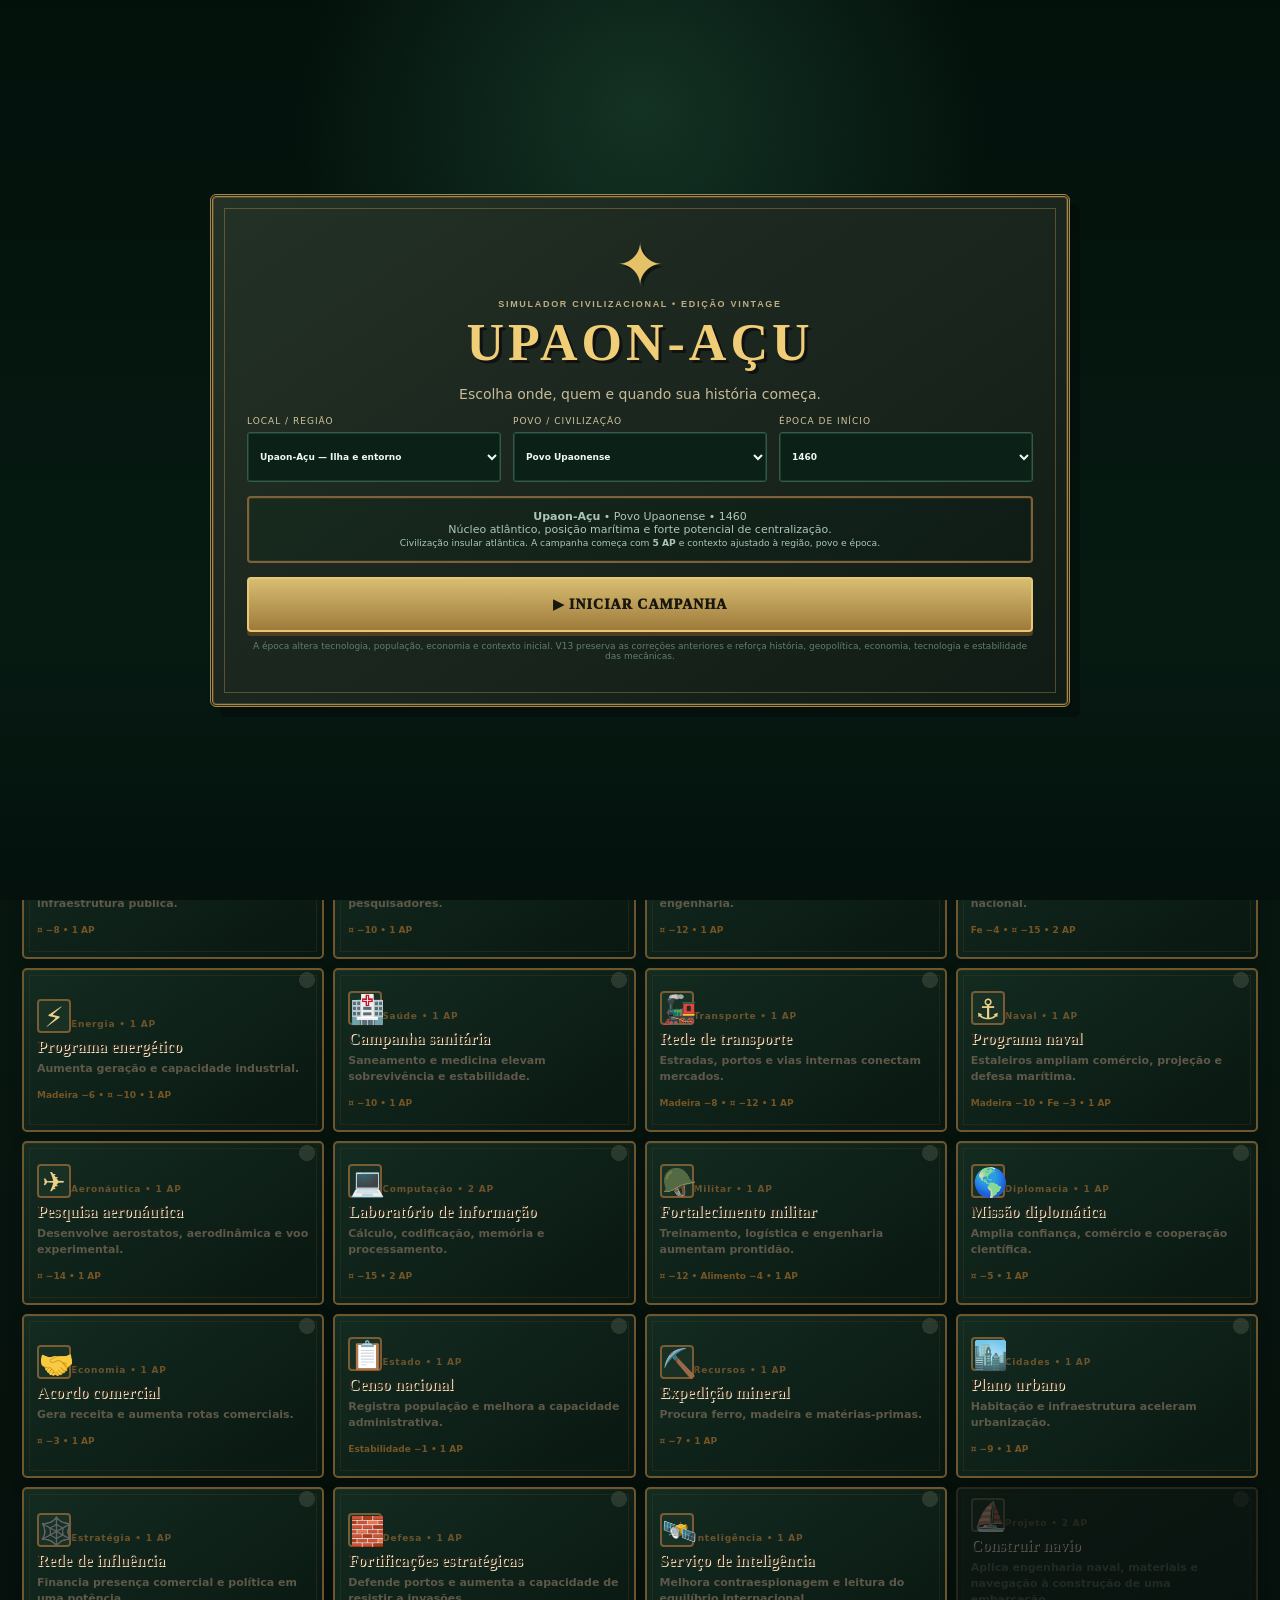
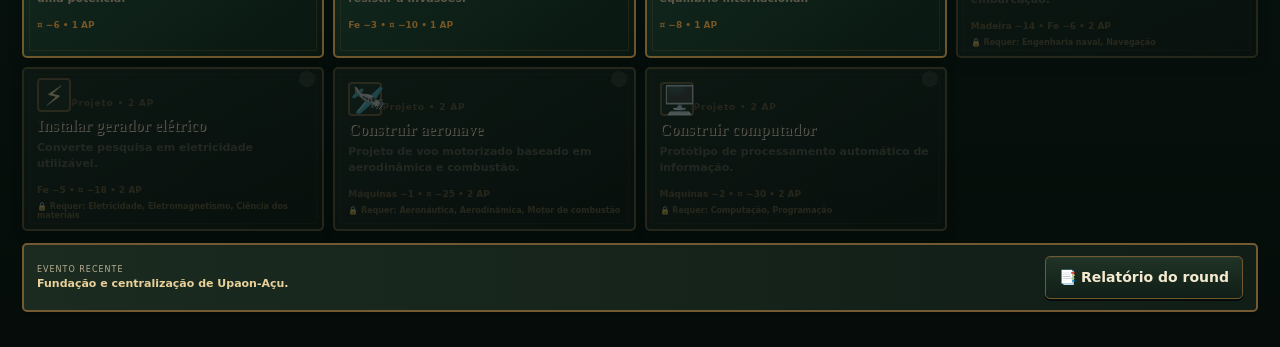
==== commit f9cc7d3f: "Add files via upload" ====
--- a/index.html
+++ b/index.html
@@ -4,7 +4,7 @@
 <meta charset="utf-8">
 <meta name="viewport" content="width=device-width,initial-scale=1,viewport-fit=cover">
 <meta name="theme-color" content="#081711">
-<title>Upaon-Açu V12 — Grand Strategy Histórico</title>
+<title>Upaon-Açu V13 — Grand Strategy Histórico</title>
 <link rel="stylesheet" href="style.css?v=9.1">
 </head>
 <body>
@@ -33,14 +33,14 @@
   </div>
   <div id="startPreview" class="setup-preview"></div>
   <button id="startGame" class="start-btn">▶ INICIAR CAMPANHA</button>
-  <p class="start-note">A época altera tecnologia, população, economia e contexto inicial. V12 preserva as correções anteriores e reforça história, geopolítica, economia, tecnologia e estabilidade das mecânicas.</p>
+  <p class="start-note">A época altera tecnologia, população, economia e contexto inicial. V13 preserva as correções anteriores e reforça história, geopolítica, economia, tecnologia e estabilidade das mecânicas.</p>
  </div>
 </div>
 <div class="app-shell">
 <header class="topbar">
   <div class="brand-wrap">
     <div class="logo-mark" id="logoMark">🌴</div>
-    <div><div class="brand">UPAON-AÇU</div><div class="tagline">Grand Strategy • V12 • História • Ciência • Geopolítica</div></div>
+    <div><div class="brand">UPAON-AÇU</div><div class="tagline">Grand Strategy • V13 • História • Ciência • Geopolítica</div></div>
   </div>
   <div class="top-controls">
     <span class="save-state" id="saveState">● campanha local</span>
@@ -78,6 +78,7 @@
 <main>
 <section id="estado" class="panel-page active">
  <div class="page-title"><div><span class="eyebrow">CENTRO DE COMANDO</span><h2>Decisões do Estado</h2><p>Você possui <b>5 pontos de ação (AP)</b> por ano. Ações complexas podem custar 2 AP; você decide quando avançar o calendário.</p></div><div class="action-counter" id="actionCount">5 AP</div></div>
+ <div id="v13Hub" class="v13-hub"></div>
  <div id="actionGrid" class="action-grid"></div>
  <div class="intel-strip"><div><span>EVENTO RECENTE</span><b id="latestEvent">Nenhum evento registrado.</b></div><button id="reportBtn">📑 Relatório do round</button></div>
 </section>
@@ -166,6 +167,7 @@
 <button id="tradeTreaty">🤝 Comercial <small>1 AP</small></button><button id="scienceTreaty">🔬 Científico <small>1 AP</small></button><button id="nonAggression">🕊️ Não agressão <small>1 AP</small></button>
 <button id="allianceBtn" class="gold-btn">🛡️ Formar aliança <small>2 AP</small></button><button id="tradeRouteBtn">🚢 Abrir rota comercial <small>1 AP</small></button>
 </div><p class="hint">Selecione o alvo no painel Estratégia. Alianças exigem confiança e boa atitude.</p></div>
+<div id="v13DiplomacyPulse" class="v13-dip-pulse"></div>
 <div id="diplomacyGrid" class="diplomacy-grid"></div>
 </section>
 
--- a/style.css
+++ b/style.css
@@ -638,3 +638,33 @@
 
 /* V12 — preserva ângulos das rotas ao aplicar deslocamento */
 .map-board .mr1{--route-rot:-23deg}.map-board .mr2{--route-rot:24deg}.map-board .mr3{--route-rot:-28deg}.map-board .mr4{--route-rot:12deg}
+
+/* =========================================================
+   V13 — IDENTIDADE VISUAL / ESTRATÉGIA VIVA
+   ========================================================= */
+:root{--v13-gold:#d9b66b;--v13-gold2:#8f6c2d;--v13-ink:#07120f;--v13-paper:#e7d7ad;--v13-paper2:#cbb784;--v13-green:#4da879;--v13-red:#9e4b42}
+body{background:radial-gradient(circle at 50% -10%,rgba(70,130,100,.12),transparent 35%),linear-gradient(180deg,#06100d,#081610 52%,#050c09);}
+.topbar{border-bottom:2px solid var(--v13-gold2);box-shadow:0 8px 30px rgba(0,0,0,.28)}
+.brand{letter-spacing:1.5px;text-shadow:2px 2px 0 #000;font-size:25px}
+.identity-bar{background:linear-gradient(135deg,rgba(19,43,32,.97),rgba(9,25,19,.97));border:1px solid var(--v13-gold2);box-shadow:inset 0 1px 0 rgba(255,255,255,.05),0 10px 28px rgba(0,0,0,.2)}
+.command{border-color:var(--v13-gold2);background:linear-gradient(135deg,rgba(16,39,29,.98),rgba(8,22,16,.98));box-shadow:0 10px 35px rgba(0,0,0,.25)}
+.metric{border-color:#70582b;border-radius:10px;background:linear-gradient(145deg,#10261d,#091812);box-shadow:inset 0 1px rgba(255,255,255,.04)}
+.metric b{color:#f0d78c}
+.tabs{background:linear-gradient(180deg,#0e241b,#081710);border-top:1px solid #6f5629;border-bottom:1px solid #6f5629;padding:8px 10px}
+.tab{border-color:#6f5629;background:#0b1c15}
+.tab.active{background:linear-gradient(180deg,#73562a,#332717);border-color:#e0bd70;color:#fff0bd;box-shadow:0 0 18px rgba(217,182,107,.18)}
+.panel-page{animation:v13fade .28s ease}
+@keyframes v13fade{from{opacity:.5;transform:translateY(3px)}to{opacity:1;transform:none}}
+.page-title h2{font-family:Georgia,serif;letter-spacing:.5px;color:#ecd9a6}
+.action{border-color:#6e562d;background:linear-gradient(145deg,#132b20,#091711);box-shadow:inset 0 1px rgba(255,255,255,.03),0 6px 16px rgba(0,0,0,.16);transition:.18s transform,.18s border-color,.18s box-shadow}
+.action:hover{transform:translateY(-3px);border-color:#d0ad61;box-shadow:0 10px 24px rgba(0,0,0,.28),0 0 18px rgba(217,182,107,.08)}
+.card,.institution,.dip,.research-ledger,.tech-legend{border-color:#765d2f!important;box-shadow:inset 0 1px rgba(255,255,255,.04),0 8px 20px rgba(0,0,0,.13)}
+.v13-hub{display:grid;grid-template-columns:1.2fr 1fr 1fr;gap:10px;margin:0 0 14px}
+.v13-card{position:relative;overflow:hidden;border:1px solid #80632f;border-radius:12px;padding:14px;background:linear-gradient(145deg,rgba(23,48,36,.98),rgba(8,21,15,.98));box-shadow:inset 0 1px rgba(255,255,255,.04),0 8px 22px rgba(0,0,0,.2)}
+.v13-card:after{content:"";position:absolute;right:-28px;top:-28px;width:95px;height:95px;border-radius:50%;border:1px solid rgba(217,182,107,.15)}
+.v13-kicker{font-size:9px;letter-spacing:1.4px;color:#bda36d;font-weight:800}.v13-card h3{margin:5px 0 8px;color:#f1dfaa;font-family:Georgia,serif}.v13-card p{font-size:11px;color:#b7c5bc;margin:0}.focus-grid{display:grid;grid-template-columns:repeat(4,1fr);gap:6px;margin-top:10px}.focus-btn{border:1px solid #6d542b;background:#0b1b15;color:#d9e2dc;border-radius:8px;padding:8px;font-size:10px;text-align:left;cursor:pointer}.focus-btn.active{background:linear-gradient(135deg,#5e4825,#2a2116);border-color:#dfbd70;color:#fff0c1}.focus-btn small{display:block;color:#8fa79a;margin-top:3px}.objective{margin:7px 0}.objective-head{display:flex;justify-content:space-between;gap:8px;font-size:10px}.objective-head b{color:#e7c978}.objective-bar{height:6px;background:#06100c;border:1px solid #354e41;border-radius:99px;overflow:hidden;margin-top:4px}.objective-bar i{display:block;height:100%;background:linear-gradient(90deg,#5fb986,#e0bf70);border-radius:inherit}.objective.done .objective-head span{color:#7ed7a4}.v13-badges{display:flex;gap:6px;flex-wrap:wrap;margin-top:8px}.v13-badge{padding:4px 7px;border:1px solid #6c552d;border-radius:999px;background:#091711;color:#c9d5ce;font-size:9px}.v13-dip-pulse{margin:0 0 12px;border:1px solid #72592d;border-radius:10px;padding:10px 12px;background:linear-gradient(90deg,rgba(19,43,32,.96),rgba(9,24,17,.96));color:#bdc9c1;font-size:10px}.v13-dip-pulse b{color:#e8ca7e}
+@media(max-width:1050px){.v13-hub{grid-template-columns:1fr 1fr}.v13-card:first-child{grid-column:1/-1}.focus-grid{grid-template-columns:repeat(2,1fr)}}
+@media(max-width:700px){.v13-hub{grid-template-columns:1fr}.v13-card:first-child{grid-column:auto}.focus-grid{grid-template-columns:1fr 1fr}.brand{font-size:20px}.metrics{grid-template-columns:repeat(2,1fr)}}
+@media(min-width:701px) and (max-width:1200px){.app-shell{max-width:1100px}.metrics{grid-template-columns:repeat(5,1fr)}main{padding:0 16px}.topbar{padding:10px 16px}}
+
+.map-background{background-image:url("assets/atlas-vintage.png");background-size:cover;background-position:center;opacity:.82;}
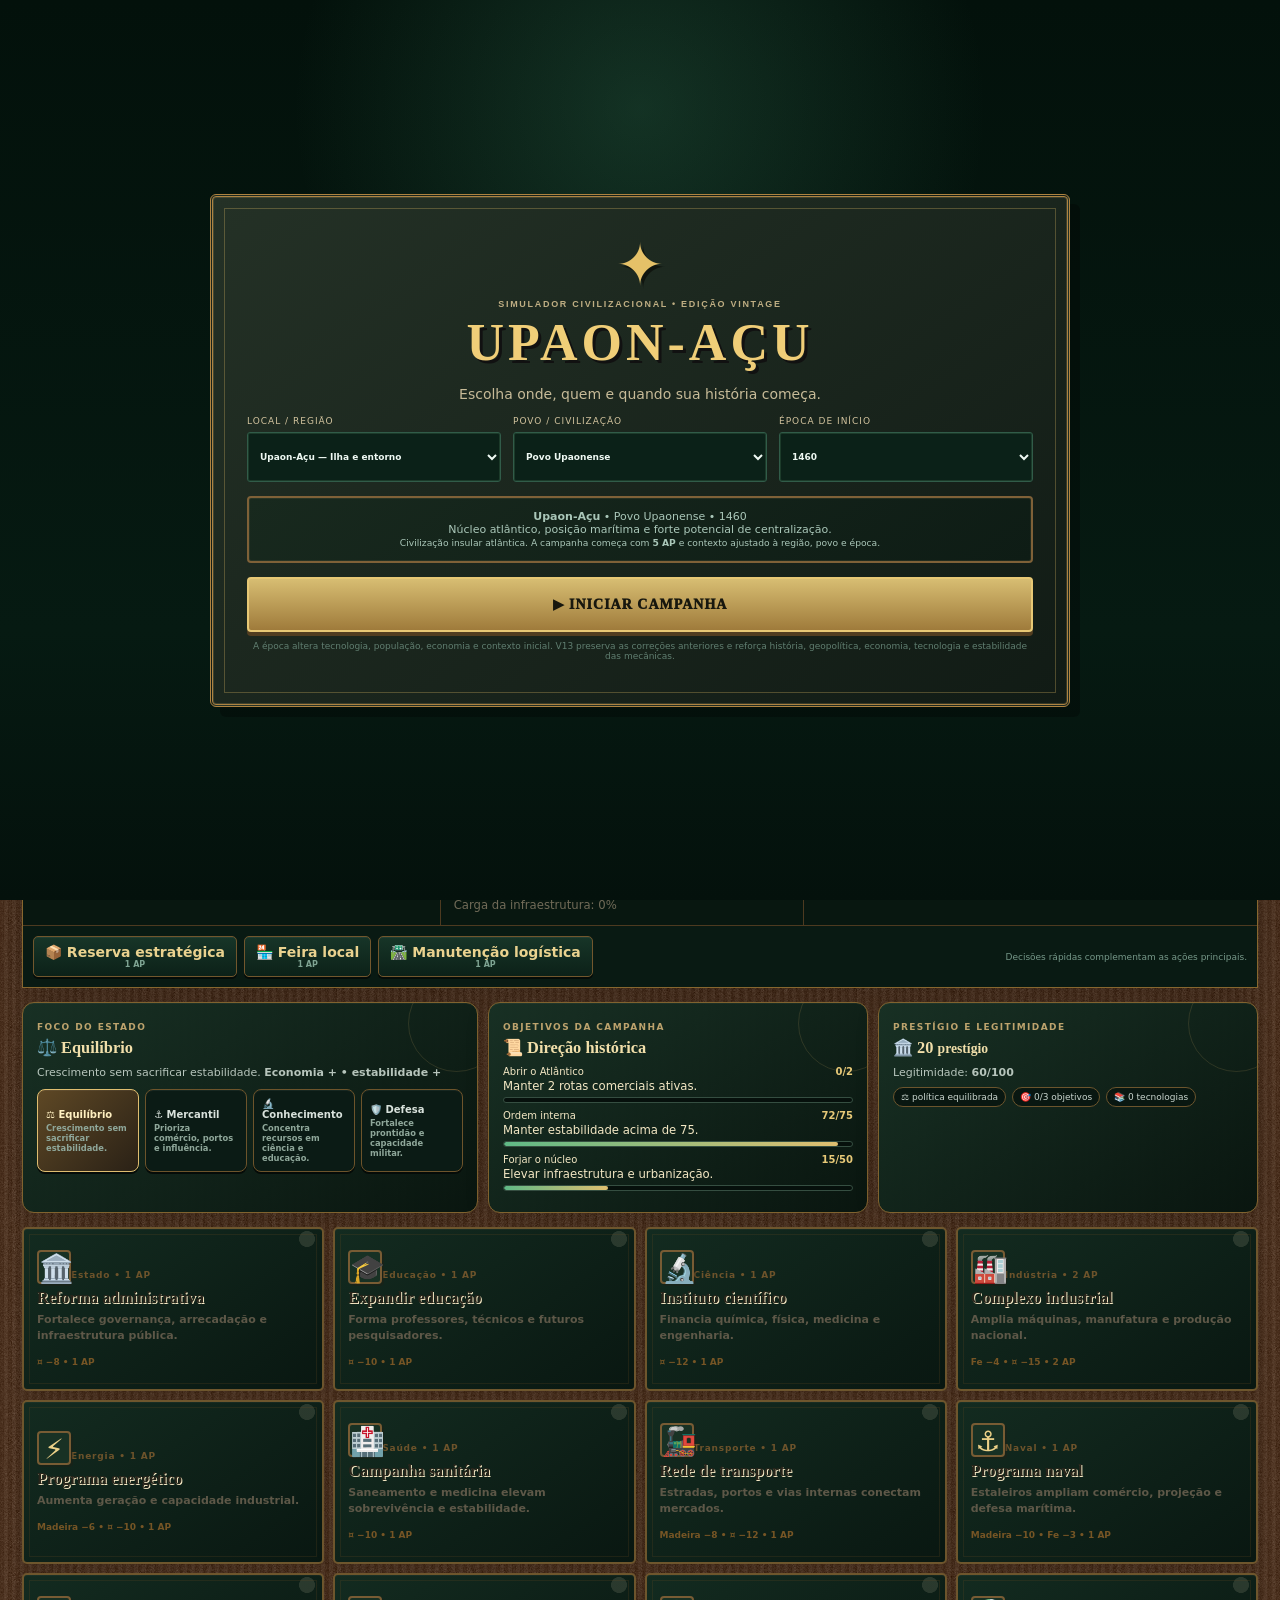
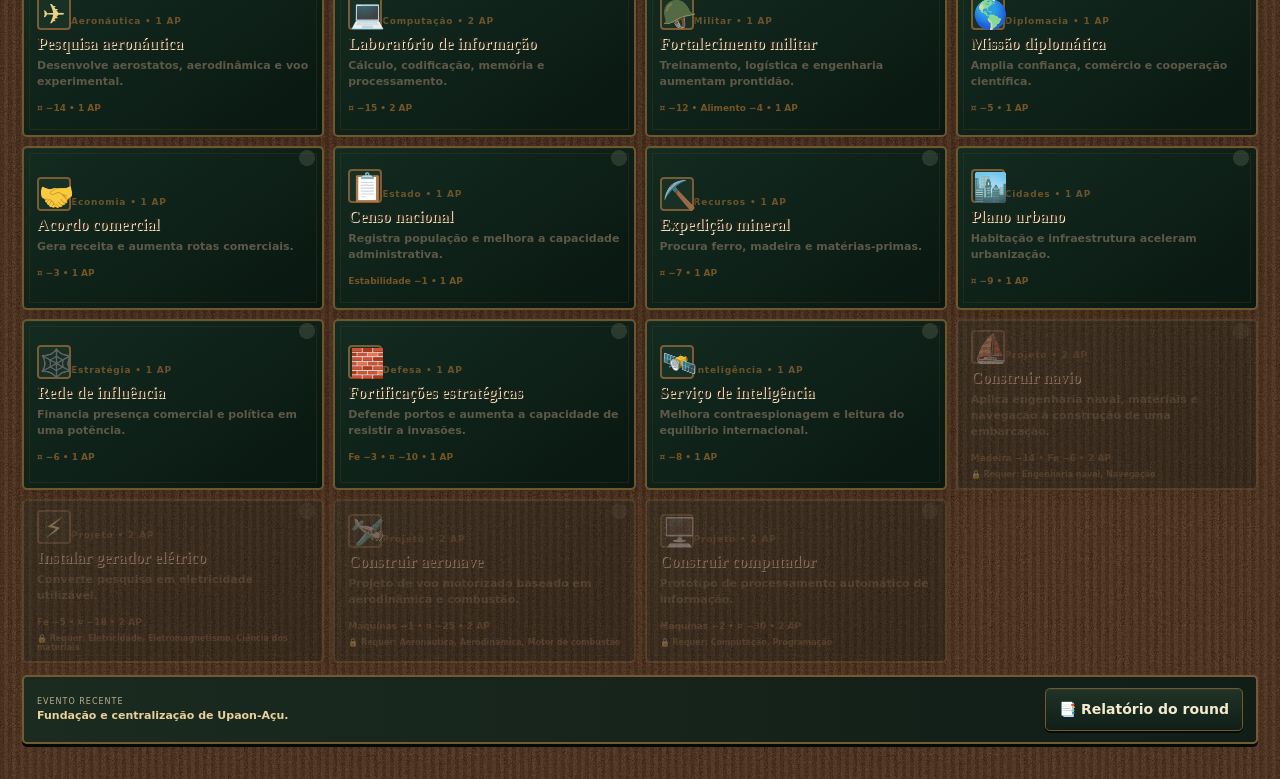
==== commit 5efc8226: "Add files via upload" ====
--- a/index.html
+++ b/index.html
@@ -4,8 +4,8 @@
 <meta charset="utf-8">
 <meta name="viewport" content="width=device-width,initial-scale=1,viewport-fit=cover">
 <meta name="theme-color" content="#081711">
-<title>Upaon-Açu V13 — Grand Strategy Histórico</title>
-<link rel="stylesheet" href="style.css?v=9.1">
+<title>Upaon-Açu V15 — Grand Strategy Histórico</title>
+<link rel="stylesheet" href="style.css?v=15.0">
 </head>
 <body>
 <div id="startScreen" class="start-screen">
@@ -40,7 +40,7 @@
 <header class="topbar">
   <div class="brand-wrap">
     <div class="logo-mark" id="logoMark">🌴</div>
-    <div><div class="brand">UPAON-AÇU</div><div class="tagline">Grand Strategy • V13 • História • Ciência • Geopolítica</div></div>
+    <div><div class="brand">UPAON-AÇU</div><div class="tagline">Grand Strategy • V15 • História • Ciência • Geopolítica</div></div>
   </div>
   <div class="top-controls">
     <span class="save-state" id="saveState">● campanha local</span>
@@ -182,6 +182,8 @@
 </aside>
 <div id="toast" class="toast"></div>
 </div>
-<script src="script.js?v=12.0"></script>
+<script src="script.js?v=14.0"></script>
+<script src="v14.js?v=14.0"></script>
+<script src="v15.js?v=15.0"></script>
 </body>
 </html>
--- a/style.css
+++ b/style.css
@@ -668,3 +668,32 @@
 @media(min-width:701px) and (max-width:1200px){.app-shell{max-width:1100px}.metrics{grid-template-columns:repeat(5,1fr)}main{padding:0 16px}.topbar{padding:10px 16px}}
 
 .map-background{background-image:url("assets/atlas-vintage.png");background-size:cover;background-position:center;opacity:.82;}
+
+/* ================= V14 PIXEL / BOARD GAME LAYER ================= */
+:root{--v14-ui-scale:1;--v14-ink:#07110d;--v14-paper:#e7d39a;--v14-gold:#d6ae57;--v14-green:#173526;--v14-teal:#0c3340}
+body{image-rendering:auto}
+.v14-ribbon{display:flex;align-items:center;gap:12px;margin:8px 20px 0;padding:7px 10px;border:1px solid rgba(214,174,87,.55);background:linear-gradient(90deg,rgba(14,35,26,.94),rgba(14,35,26,.55));box-shadow:inset 0 0 0 1px rgba(0,0,0,.35);font-size:calc(10px * var(--v14-ui-scale));letter-spacing:1.2px;text-transform:uppercase}.v14-ribbon span{color:#07110d;background:var(--v14-gold);padding:3px 7px;font-weight:900}.v14-ribbon b{color:#e8d39c}.v14-ribbon small{margin-left:auto;color:#8fa89b}
+.map-board{isolation:isolate;box-shadow:inset 0 0 0 1px rgba(214,174,87,.28),inset 0 0 70px rgba(0,0,0,.3),0 14px 30px rgba(0,0,0,.22)}
+.map-board:before{z-index:0;pointer-events:none}.map-background,.world-svg,.map-grid{z-index:1}.map-pixel-layer{position:absolute;inset:0;z-index:3;pointer-events:none;image-rendering:pixelated}.map-node.world{z-index:6;transform-origin:center;transition:transform .12s steps(2),filter .12s steps(2)}.map-node.world:hover{filter:brightness(1.12)}.v14-node-pixel{display:block;font-style:normal;font-size:9px;line-height:1;color:#f3cf72;text-shadow:1px 1px #07110d;margin-bottom:1px}
+.v14-map-stamp{position:absolute;right:12px;bottom:11px;z-index:5;display:flex;flex-direction:column;align-items:flex-end;pointer-events:none;text-shadow:1px 1px #06100c}.v14-map-stamp b{font:700 13px Georgia,serif;letter-spacing:2px;color:rgba(240,211,146,.58)}.v14-map-stamp span{font-size:7px;letter-spacing:1.5px;color:rgba(220,195,135,.42)}
+#mapBoard .map-label{z-index:2;text-shadow:1px 1px 0 rgba(4,13,10,.8)}
+.tab,.btn,button{image-rendering:pixelated}
+@media(max-width:1050px){.v14-ribbon{margin-left:12px;margin-right:12px}.v14-ribbon small{display:none}.map-board{width:100%}}
+@media(max-width:720px){.v14-ribbon{font-size:9px;margin-top:5px}.v14-ribbon b{white-space:nowrap;overflow:hidden;text-overflow:ellipsis}.v14-map-stamp{display:none}.v14-node-pixel{font-size:7px}}
+
+/* =========================================================
+   V15 DELUXE — pixel art, economia viva e tablet-first
+   ========================================================= */
+:root{--v15-gold:#e4bd62;--v15-ink:#071510;--v15-paper:#e7d5a0;--v15-green:#62c98c}
+body{background-image:radial-gradient(rgba(255,255,255,.018) 1px,transparent 1px),url('assets/v15/wood-grain.png');background-size:4px 4px,520px 520px;background-blend-mode:screen,normal}
+.app-shell{image-rendering:auto}
+.identity-bar{position:relative;overflow:hidden}.identity-bar:after{content:"";position:absolute;inset:0;pointer-events:none;background:linear-gradient(90deg,rgba(228,189,98,.06),transparent 25%,transparent 75%,rgba(228,189,98,.06))}
+.v15-portrait{width:72px;height:72px;flex:0 0 72px;border:2px solid var(--v15-gold);box-shadow:inset 0 0 0 3px #071510,0 6px 18px #0008;background-image:url('assets/v15/peoples-portraits.png');background-size:800% 400%;background-position:var(--portrait-x,0) var(--portrait-y,0);image-rendering:pixelated;z-index:2}
+.v15-deck{margin:12px 0 14px;padding:0;border:1px solid #87672f;background:linear-gradient(145deg,rgba(18,31,24,.97),rgba(7,17,13,.98));box-shadow:0 14px 35px rgba(0,0,0,.22),inset 0 0 0 1px rgba(228,189,98,.08)}
+.v15-deck-head{display:flex;justify-content:space-between;align-items:center;gap:18px;padding:16px 18px;border-bottom:1px solid #4d3a20;background:linear-gradient(90deg,rgba(228,189,98,.08),transparent)}
+.v15-deck-head h3{margin:2px 0 3px;color:#f0d589;font-family:Georgia,serif;font-size:20px}.v15-deck-head p{margin:0;color:#9fb7a9;font-size:11px}.v15-season{border:1px solid #8d6c32;padding:10px 14px;color:#f0d589;font-weight:900;font-size:10px;white-space:nowrap}
+.v15-grid{display:grid;grid-template-columns:1.15fr 1fr 1.25fr;gap:1px;background:#4d3a20}.v15-card{background:rgba(7,22,16,.97);padding:13px;min-height:150px}.v15-card-title{font-size:11px;letter-spacing:1px;color:#e2c67c;font-weight:950;margin-bottom:9px}
+.v15-market-row,.v15-flow-row{display:grid;grid-template-columns:1fr auto 74px;align-items:center;gap:8px;padding:5px 0;border-bottom:1px dotted #294437;font-size:10px}.v15-flow-row{grid-template-columns:1fr auto}.v15-flow-row.total{margin-top:4px;border-top:1px solid #6d542c;border-bottom:0;padding-top:8px}.v15-mini-bar{height:6px;border:1px solid #355e48;background:#091a13;display:block}.v15-mini-bar em{display:block;height:100%;background:linear-gradient(90deg,#3c8e61,#e2bd62);transition:width .3s}
+.v15-tags{display:flex;gap:5px;flex-wrap:wrap;margin-top:8px}.v15-tags span{font-size:8px;padding:4px 6px;border:1px solid #365744}.v15-tags .bad{color:#efad8d;border-color:#704534}.v15-tags .good{color:#b6e4a8;border-color:#496f4b}.v15-flow-row .pos{color:#8be1aa}.v15-flow-row .neg{color:#e7a28d}.v15-geo-row{display:grid;grid-template-columns:42px 1fr;gap:8px;padding:5px 0;border-bottom:1px dotted #294437}.v15-geo-row span{color:#d7b45e;font-weight:900;font-size:9px}.v15-geo-row p{margin:0;font-size:9px;line-height:1.35;color:#bfd1c7}.v15-quick{display:flex;align-items:center;gap:7px;flex-wrap:wrap;padding:10px;border-top:1px solid #4d3a20;background:#091a13}.v15-quick button{min-height:40px;background:linear-gradient(180deg,#173528,#0c2118);border:1px solid #72572d;color:#ead28f;padding:7px 11px;font-weight:900}.v15-quick button small{display:block;color:#7fa493;font-size:8px}.v15-quick span{font-size:9px;color:#769889;margin-left:auto}.map-board{background-image:linear-gradient(rgba(4,20,24,.25),rgba(4,20,24,.25)),url('assets/v15/atlas-world-v15.png')!important;background-size:cover!important;background-position:center!important;image-rendering:auto}.world-svg{opacity:.22}.world-svg .land{fill:#d0a84d!important;fill-opacity:.08!important;stroke:#d9b65d!important}.map-node.world{backdrop-filter:blur(1px);background:rgba(7,20,15,.92);border-color:#c49b4b;box-shadow:0 5px 15px #0008}.map-node.world span{font-family:Georgia,serif}.map-frame-title{background:rgba(6,18,14,.88);border:1px solid #7f6332;padding:5px 9px}
+@media(max-width:1050px){.v15-grid{grid-template-columns:1fr 1fr}.v15-card:last-child{grid-column:1/-1}.v15-portrait{width:58px;height:58px;flex-basis:58px}.v15-deck-head h3{font-size:17px}}
+@media(max-width:720px){.v15-deck-head{align-items:flex-start;flex-direction:column}.v15-season{width:100%;box-sizing:border-box}.v15-grid{grid-template-columns:1fr}.v15-card:last-child{grid-column:auto}.v15-quick span{width:100%;margin:0}.v15-market-row{grid-template-columns:1fr auto 60px}.v15-portrait{width:48px;height:48px;flex-basis:48px}.map-board{min-height:460px}.map-node.world{width:70px;height:70px;font-size:8px}}
